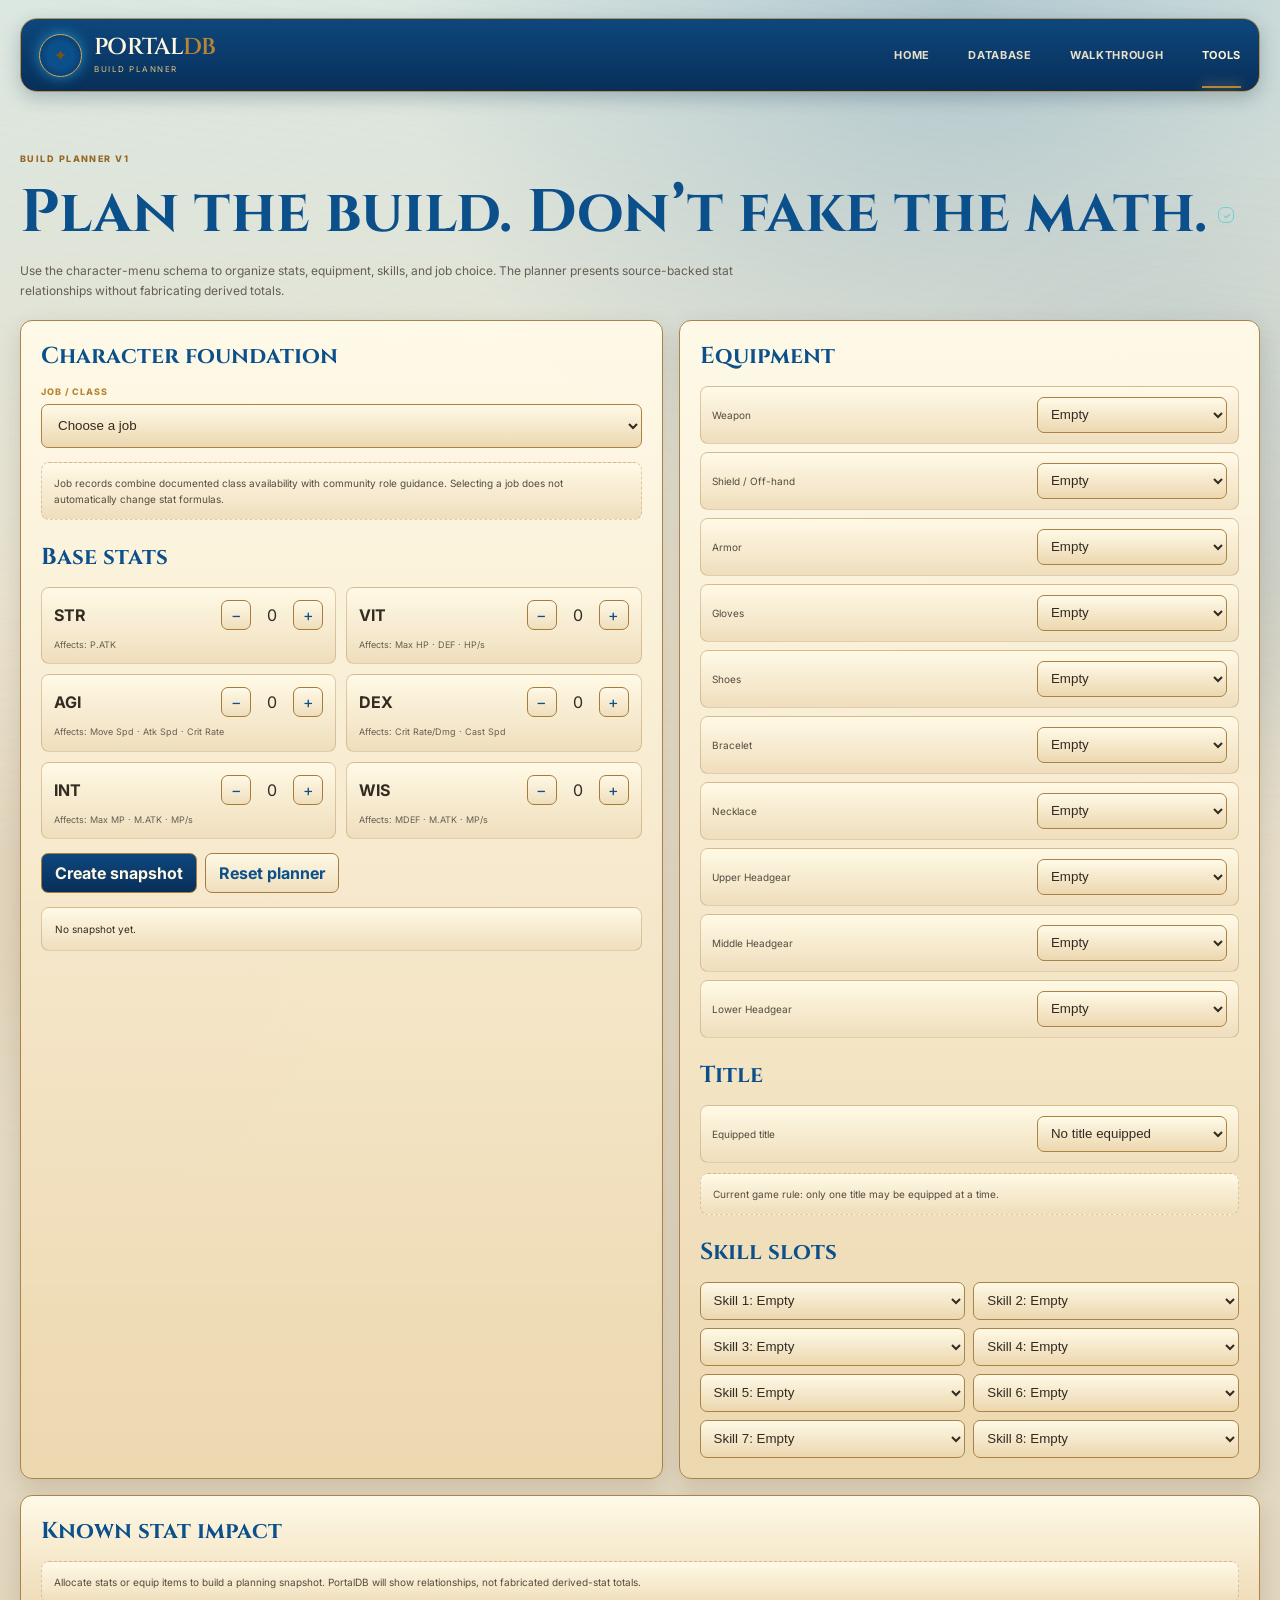
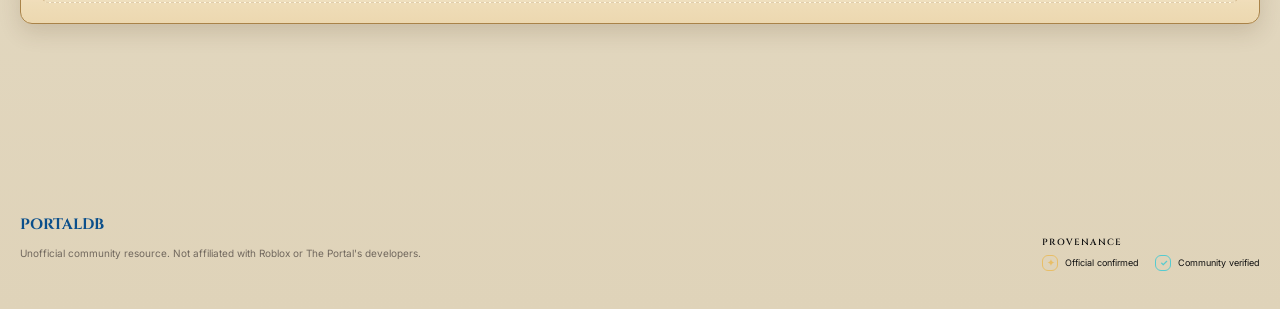
==== build-planner.html @ 9b839091 "Enforce canonical PortalDB palette site-wide" ====
<!doctype html>
<html lang="en">
<head>
  <meta charset="utf-8" />
  <meta name="viewport" content="width=device-width,initial-scale=1" />
  <meta name="description" content="PortalDB Build Planner for The Portal on Roblox." />
  <title>PortalDB — Build Planner</title>
  <link rel="preconnect" href="https://fonts.googleapis.com"><link rel="preconnect" href="https://fonts.gstatic.com" crossorigin>
  <link href="https://fonts.googleapis.com/css2?family=Cinzel:wght@500;600;700&family=Inter:wght@400;500;600;700&display=swap" rel="stylesheet">
  <link rel="stylesheet" href="styles.css?v=20260910-canonical-palette-1" /><link rel="stylesheet" href="site-nav.css?v=20260827-global-nav-1" /><link rel="stylesheet" href="build-planner.css?v=20260910-canonical-palette-1" /><link rel="stylesheet" href="verification.css?v=20260910-canonical-palette-1" /><link rel="stylesheet" href="fantasy-theme.css?v=20260910-canonical-palette-1" />
  <link rel="stylesheet" href="layout-spacing.css?v=20260825-1" />
</head>
<body>
  <div class="page-glow page-glow-a"></div><div class="page-glow page-glow-b"></div>
  <header class="topbar shell tool-topbar"><a class="brand tool-page-brand" href="index.html"><span class="brand-emblem">✦</span><span class="brand-copy"><strong>PORTAL<span>DB</span></strong><small>BUILD PLANNER</small></span></a><nav class="main-nav" aria-label="Primary"><a href="index.html">Home</a><a href="database.html">Database</a><a href="walkthrough.html">Walkthrough</a><a class="active" href="tools.html">Tools</a></nav></header>
  <main class="planner-page shell"><div class="planner-top"><div class="planner-title"><span class="panel-kicker">BUILD PLANNER V1</span><div class="verification-heading"><h1>Plan the build. Don’t fake the math.</h1><span id="plannerVerification"></span></div><p>Use the character-menu schema to organize stats, equipment, skills, and job choice. The planner presents source-backed stat relationships without fabricating derived totals.</p></div></div><div class="planner-grid"><section class="planner-panel"><h2>Character foundation</h2><div class="planner-field"><label for="plannerJob">Job / Class</label><select id="plannerJob"><option>Loading…</option></select></div><div class="planner-note">Job records combine documented class availability with community role guidance. Selecting a job does not automatically change stat formulas.</div><h2 style="margin-top:22px">Base stats</h2><div class="stat-grid" id="statGrid"></div><div class="planner-actions"><button class="primary" id="makeSnapshot">Create snapshot</button><button id="resetPlanner">Reset planner</button></div><div class="snapshot" id="plannerSnapshot">No snapshot yet.</div></section><section class="planner-panel"><h2>Equipment</h2><div class="slot-list" id="equipmentSlots"></div><h2 style="margin-top:22px">Title</h2><div class="slot"><span>Equipped title</span><select id="titleSlot"><option>Loading…</option></select></div><div class="planner-note" style="margin-top:10px">Current game rule: only one title may be equipped at a time.</div><h2 style="margin-top:22px">Skill slots</h2><div class="skill-grid" id="skillSlots"></div></section><section class="planner-panel" style="grid-column:1/-1"><h2>Known stat impact</h2><div class="impact-list" id="impactList"></div></section></div></main>
  <footer class="footer shell"><div><strong>PORTALDB</strong><p>Unofficial community resource. Not affiliated with Roblox or The Portal's developers.</p></div><aside class="footer-provenance" aria-label="Provenance legend"><span class="footer-provenance-title">PROVENANCE</span><div class="footer-provenance-items"><span class="footer-provenance-item"><span class="verification-seal verification-official" aria-hidden="true">✦</span><span>Official confirmed</span></span><span class="footer-provenance-item"><span class="verification-seal verification-community" aria-hidden="true">✓</span><span>Community verified</span></span></div></aside></footer>
  <script src="verification.js?v=20260828-two-state-provenance-1"></script><script src="build-planner.js?v=20260828-two-state-provenance-1"></script>
</body>
</html>
---- styles.css ----
:root{
  --portal-blue-surface:linear-gradient(180deg,#0e477d,#082f59);--portal-blue-accent:#0b4f8b;
  --portal-text-on-blue:#fff8e5;
  --text-on-blue:var(--portal-text-on-blue);
  --text-muted-on-blue:#f0ce7b;
  --text-on-light:#332b22;
  --portal-text-muted:#655b4e;
  --text-muted-on-light:var(--portal-text-muted);
  --text-on-dark:#fff8e5;
  --portal-gold:#c99b45;
  --portal-gold-light:#f0ce7b;
  --portal-parchment:#fff8e5;
  --portal-parchment-deep:#ead3a4;
  --portal-parchment-surface:linear-gradient(180deg,rgba(255,250,232,.97),rgba(236,215,175,.98));
  --portal-parchment-surface-secondary:linear-gradient(180deg,rgba(255,249,230,.98),rgba(239,222,188,.99));
  --portal-ink:#332b22;
  --portal-wood:#563616;
  --bg:#0b0a16;
  --bg2:#151027;
  --panel:rgba(19,16,35,.88);
  --panel2:rgba(26,20,45,.76);
  --line:rgba(232,190,103,.22);
  --line2:rgba(11,79,139,.26);
  --gold:#e8be67;
  --gold2:#ffe0a0;
  
  
  --cream:#fff3dc;
  --text:#f6f0e8;
  --muted:#b9adc2;
  --green:#8dd9a7;
  --red:#e68c9d;
  --radius:18px;
  --shadow:0 24px 70px rgba(0,0,0,.42);
}
*{box-sizing:border-box}html{scroll-behavior:smooth}body{margin:0;color:var(--text);background:radial-gradient(circle at 50% -10%,rgba(11,79,139,.22),transparent 30%),linear-gradient(180deg,#0a0a14 0%,#0d0a19 55%,#090811 100%);font-family:Inter,system-ui,sans-serif}button,input{font:inherit}button{cursor:pointer}a{color:inherit;text-decoration:none}.shell{width:min(1240px,calc(100% - 36px));margin-inline:auto}.page-glow{position:fixed;pointer-events:none;filter:blur(90px);opacity:.25;border-radius:999px;z-index:-1}.page-glow-a{width:420px;height:420px;background:var(--portal-blue-accent);right:-150px;top:320px}.page-glow-b{width:300px;height:300px;background:#b17337;left:-100px;top:760px}.topbar{margin-top:14px;height:74px;padding:0 18px;display:flex;align-items:center;gap:28px;position:relative;z-index:20;border:1px solid var(--line);border-radius:17px;background:rgba(12,10,24,.76);backdrop-filter:blur(18px);box-shadow:0 14px 40px rgba(0,0,0,.25)}.brand{display:flex;align-items:center;gap:12px;margin-right:auto}.brand-emblem{width:43px;height:43px;display:grid;place-items:center;border:1px solid var(--gold);border-radius:50%;color:var(--gold2);box-shadow:inset 0 0 18px rgba(11,79,139,.35),0 0 24px rgba(11,79,139,.18);background:radial-gradient(circle,rgba(11,79,139,.28),rgba(255,255,255,.02))}.brand-copy strong{display:block;font:600 23px/1 Cinzel,serif;letter-spacing:-.03em}.brand-copy strong span{color:var(--gold)}.brand-copy small{display:block;margin-top:5px;color:#bcae9f;letter-spacing:.19em;font-size:8px}.main-nav{display:flex;align-items:center;gap:24px}.main-nav a{position:relative;text-transform:uppercase;font-size:11px;font-weight:700;letter-spacing:.06em;color:#c8bfca}.main-nav a:hover,.main-nav a.active{color:var(--gold2)}.main-nav a.active:after{content:"";position:absolute;left:0;right:0;bottom:-26px;height:2px;background:var(--gold);box-shadow:0 0 12px rgba(232,190,103,.8)}.round-btn{width:40px;height:40px;border-radius:50%;border:1px solid var(--line);background:rgba(255,255,255,.03);color:var(--gold2)}.hero{min-height:660px;margin-top:18px;border:1px solid var(--line);border-radius:28px;overflow:hidden;position:relative;display:flex;align-items:center;box-shadow:var(--shadow);background:#161029}.hero-art{position:absolute;inset:0;overflow:hidden}.hero-art:before{content:"";position:absolute;inset:0;background:var(--portal-blue-surface)}.moon{position:absolute;width:120px;height:120px;border-radius:50%;background:#ffeac2;opacity:.7;top:76px;right:170px;box-shadow:0 0 70px rgba(255,226,174,.4)}.portal-ring{position:absolute;border-radius:50%;left:54%;top:26%;transform:translate(-50%,-50%);border:2px solid rgba(230,202,255,.65);box-shadow:0 0 30px rgba(11,79,139,.55),inset 0 0 25px rgba(11,79,139,.25)}.ring-1{width:210px;height:210px}.ring-2{width:154px;height:154px;border-style:dashed}.portal-core{position:absolute;left:54%;top:26%;width:18px;height:210px;transform:translate(-50%,-50%);background:var(--portal-blue-accent);filter:none;box-shadow:none}.mountain{position:absolute;bottom:-80px;width:520px;height:360px;background:var(--portal-blue-surface);clip-path:polygon(0 100%,16% 60%,25% 72%,44% 30%,58% 66%,75% 48%,100% 100%)}.mountain-a{left:0;opacity:.95}.mountain-b{right:-80px;transform:scaleX(-1);opacity:.85}.city{position:absolute;bottom:62px;width:300px;height:220px;background:linear-gradient(90deg,transparent 0 8%,var(--portal-blue-accent) 8% 13%,transparent 13% 22%,var(--portal-blue-accent) 22% 26%,transparent 26% 38%,var(--portal-blue-accent) 38% 45%,transparent 45% 100%);opacity:1}.city:before{content:"";position:absolute;left:70px;bottom:0;width:70px;height:180px;background:var(--portal-blue-surface);clip-path:polygon(40% 0,60% 0,60% 18%,72% 18%,72% 100%,28% 100%,28% 18%,40% 18%)}.city-a{left:420px}.city-b{right:250px;transform:scale(.8)}.hero-character-placeholder{position:absolute;right:56px;bottom:34px;width:300px;height:470px;display:flex;align-items:flex-end;justify-content:center}.character-aura{position:absolute;inset:40px -10px 20px;border-radius:50%;background:radial-gradient(circle,rgba(11,79,139,.28),transparent 70%);filter:blur(18px)}.character-card{position:relative;width:220px;height:340px;padding:24px;display:flex;flex-direction:column;justify-content:flex-end;align-items:center;text-align:center;border:1px solid rgba(255,224,160,.35);border-radius:120px 120px 24px 24px;background:linear-gradient(180deg,rgba(30,26,52,.18),rgba(17,13,30,.72));box-shadow:inset 0 0 40px rgba(11,79,139,.16)}.character-card span{font:600 20px Cinzel,serif;color:var(--gold2)}.character-card small{margin-top:8px;color:#cbbfd4}.hero-overlay{position:absolute;inset:0;background:linear-gradient(90deg,rgba(8,8,18,.93) 0%,rgba(10,9,21,.76) 36%,rgba(10,9,21,.28) 68%,rgba(7,7,15,.2) 100%),linear-gradient(180deg,transparent 55%,rgba(10,8,20,.92) 100%)}.hero-content{position:relative;z-index:3;width:min(760px,68%);padding:70px 60px}.eyebrow{color:var(--gold);font-size:10px;font-weight:800;letter-spacing:.19em}h1,h2,h3,strong{font-family:Cinzel,serif}.hero h1{font-size:clamp(52px,6.7vw,90px);line-height:.95;letter-spacing:-.055em;margin:18px 0 22px}.hero h1 em{font-style:normal;color:var(--gold2);text-shadow:0 0 25px rgba(255,213,145,.16)}.hero-content>p{max-width:680px;color:#ded4df;font-size:16px;line-height:1.75}.hero-content>p strong{color:var(--gold2);font-family:Inter,sans-serif}.search-shell{width:min(720px,100%);height:66px;margin-top:30px;padding:6px 7px 6px 18px;display:flex;align-items:center;gap:12px;border-radius:999px;background:#fff7ec;border:1px solid rgba(255,255,255,.8);box-shadow:0 18px 35px rgba(0,0,0,.28)}.search-mark{font-size:25px;color:#382d49}.search-shell input{flex:1;min-width:0;border:0;outline:0;background:transparent;color:#2d2538;font-size:14px}.search-shell button{height:52px;padding:0 28px;border-radius:999px;border:1px solid rgba(255,224,160,.55);background:var(--portal-blue-surface);color:#fff2db;text-transform:uppercase;font:600 12px Cinzel,serif;letter-spacing:.08em;box-shadow:inset 0 0 14px rgba(255,255,255,.1),0 0 20px rgba(11,79,139,.28)}.popular-searches{display:flex;align-items:center;gap:8px;flex-wrap:wrap;margin-top:14px;color:#b8adbb;font-size:11px}.popular-searches button{border:1px solid rgba(232,190,103,.25);background:rgba(18,14,31,.46);color:#ddd0d7;border-radius:999px;padding:6px 10px}.search-results{width:min(720px,100%);margin-top:10px;background:rgba(13,10,25,.96);border:1px solid var(--line);border-radius:14px;overflow:hidden;box-shadow:var(--shadow)}.hidden{display:none}.result-row{width:100%;display:flex;align-items:center;gap:12px;padding:13px 15px;border:0;border-bottom:1px solid rgba(255,255,255,.06);background:transparent;color:var(--text);text-align:left}.result-row:hover{background:rgba(11,79,139,.09)}.result-row:last-child{border-bottom:0}.result-type{min-width:66px;color:var(--gold);font-size:9px;font-weight:800;letter-spacing:.12em}.result-row strong{display:block;font-size:13px;font-family:Inter,sans-serif}.result-row small{display:block;color:var(--muted);margin-top:3px;font-size:11px}.category-strip{display:grid;grid-template-columns:repeat(6,1fr);gap:12px;margin-top:14px}.category-card{min-height:145px;padding:18px 14px;border-radius:14px;border:1px solid var(--line);color:var(--text);background:linear-gradient(180deg,rgba(35,27,55,.88),rgba(15,12,28,.92));position:relative;overflow:hidden}.category-card:before{content:"";position:absolute;inset:0;background:radial-gradient(circle at 50% 20%,rgba(232,190,103,.08),transparent 46%);opacity:0;transition:.2s}.category-card:hover:before{opacity:1}.category-card:hover{transform:translateY(-2px);border-color:rgba(232,190,103,.46)}.category-icon{display:block;color:var(--gold2);font-size:26px;margin-bottom:16px}.category-card strong{display:block;font-size:15px}.category-card small{display:block;color:#b5a8b8;font-size:10px;line-height:1.5;margin-top:6px}.content-grid{display:grid;grid-template-columns:1.2fr 1.2fr .85fr;gap:14px;margin-top:14px}.panel{border:1px solid var(--line);border-radius:16px;background:linear-gradient(180deg,rgba(24,19,40,.9),rgba(13,11,24,.94));box-shadow:inset 0 1px 0 rgba(255,255,255,.025)}.latest-panel,.featured-panel{padding:24px}.panel-heading{display:flex;justify-content:space-between;align-items:start;gap:16px;padding-bottom:16px;border-bottom:1px solid rgba(255,255,255,.07)}.panel-heading h2{font-size:22px;margin:5px 0 0}.panel-kicker{color:var(--gold);font-size:9px;font-weight:800;letter-spacing:.16em}.status-chip{padding:6px 8px;border-radius:999px;background:rgba(11,79,139,.13);border:1px solid rgba(11,79,139,.22);color:var(--portal-blue-accent);font-size:9px}.small-muted{font-size:10px;color:#95899c}.timeline-item{display:flex;gap:13px;padding:17px 0;border-bottom:1px solid rgba(255,255,255,.06)}.timeline-item:last-child{border-bottom:0}.timeline-icon{width:35px;height:35px;flex:0 0 auto;display:grid;place-items:center;border:1px solid var(--line);border-radius:10px;color:var(--gold)}.timeline-item strong{font-family:Inter,sans-serif;font-size:13px}.timeline-item p{margin:5px 0 0;color:var(--muted);font-size:11px;line-height:1.6}.entry-preview{display:grid;gap:10px;margin-top:15px}.preview-row{display:grid;grid-template-columns:42px 1fr auto;align-items:center;gap:12px;padding:11px 12px;border:1px solid rgba(255,255,255,.06);border-radius:11px;background:rgba(255,255,255,.02)}.preview-icon{width:42px;height:42px;display:grid;place-items:center;border-radius:9px;background:rgba(232,190,103,.08);color:var(--gold2)}.preview-row strong{font-family:Inter,sans-serif;font-size:12px}.preview-row small{display:block;color:var(--muted);font-size:10px;margin-top:3px}.preview-tag{font-size:9px;padding:5px 7px;border-radius:999px;border:1px solid rgba(255,255,255,.07);color:#a99faf}.right-stack{display:grid;gap:14px}.compact-panel{padding:21px}.compact-panel h3{font-size:20px;margin:8px 0 6px}.compact-panel p{font-size:11px;color:var(--muted);line-height:1.6}.compact-panel>small{display:block;color:#8e8395;margin-top:10px;font-size:9px}.meter{height:6px;border-radius:999px;background:rgba(255,255,255,.06);overflow:hidden;margin-top:15px}.meter span{display:block;height:100%;background:linear-gradient(90deg,var(--portal-blue-accent),var(--gold))}.confidence-list{display:grid;gap:10px;margin-top:18px;color:#c2b8c6;font-size:11px}.dot{display:inline-block;width:8px;height:8px;border-radius:50%;margin-right:8px}.dot.confirmed{background:var(--green)}.dot.community{background:var(--gold)}.dot.unknown{background:var(--red)}.section{padding-top:90px}.section-heading{text-align:center;max-width:720px;margin:0 auto 28px}.section-heading h2{font-size:clamp(32px,4vw,48px);margin:8px 0 10px}.section-heading p{color:var(--muted);font-size:13px;line-height:1.7}.tool-grid{display:grid;grid-template-columns:repeat(3,1fr);gap:14px}.tool-card{min-height:250px;padding:24px;border:1px solid var(--line);border-radius:16px;background:linear-gradient(180deg,rgba(28,21,46,.84),rgba(15,12,27,.92))}.tool-card>span{color:var(--gold);font:600 12px Cinzel,serif}.tool-card h3{font-size:24px;margin:28px 0 10px}.tool-card p{color:var(--muted);font-size:12px;line-height:1.7}.tool-card b{display:inline-block;margin-top:18px;font-size:9px;letter-spacing:.12em;color:var(--portal-blue-accent)}.guide-row{display:grid;grid-template-columns:repeat(4,1fr);gap:12px}.guide-row article{padding:20px;border:1px solid var(--line);border-radius:14px;background:rgba(25,19,40,.72)}.guide-row span{display:block;color:var(--gold);font-size:8px;font-weight:800;letter-spacing:.15em;margin-bottom:18px}.guide-row strong{font-size:16px;line-height:1.4}.footer{padding:90px 0 38px;margin-top:20px;display:flex;align-items:end;justify-content:space-between;gap:30px;color:#867c8b;font-size:10px}.footer strong{color:var(--gold2);font-size:15px}.footer p{max-width:570px;line-height:1.6}dialog{width:min(620px,calc(100% - 30px));border:1px solid var(--line);border-radius:18px;padding:0;color:var(--text);background:#120e20;box-shadow:var(--shadow)}dialog::backdrop{background:rgba(3,2,8,.76);backdrop-filter:blur(6px)}.dialog-close{position:absolute;right:14px;top:14px;width:34px;height:34px;border:1px solid var(--line);border-radius:50%;background:rgba(255,255,255,.03);color:var(--gold2)}.dialog-body{padding:30px}.dialog-body .type{color:var(--gold);font-size:9px;font-weight:800;letter-spacing:.15em}.dialog-body h2{font-size:30px;margin:8px 0}.dialog-body p{color:var(--muted);line-height:1.7}.meta-grid{display:grid;grid-template-columns:repeat(3,1fr);gap:10px;margin-top:20px}.meta-box{padding:12px;border:1px solid rgba(255,255,255,.07);border-radius:10px}.meta-box small{display:block;color:#817687;font-size:8px;letter-spacing:.12em;margin-bottom:5px}.meta-box strong{font-family:Inter,sans-serif;font-size:11px}@media(max-width:1000px){.main-nav{display:none}.hero-content{width:76%;padding:55px 38px}.hero-character-placeholder{right:-20px;opacity:.7}.category-strip{grid-template-columns:repeat(3,1fr)}.content-grid{grid-template-columns:1fr 1fr}.right-stack{grid-column:1/-1;grid-template-columns:1fr 1fr}.guide-row{grid-template-columns:repeat(2,1fr)}}@media(max-width:700px){.shell{width:min(100% - 20px,1240px)}.topbar{height:58px;padding:0 12px}.brand-emblem{width:36px;height:36px}.brand-copy small{display:none}.round-btn{width:34px;height:34px}.brand-copy strong{font-size:19px}.hero{min-height:690px}.hero-content{width:100%;padding:44px 22px;align-self:flex-end}.hero-overlay{background:linear-gradient(180deg,rgba(8,8,18,.26) 0%,rgba(8,8,18,.72) 42%,rgba(8,8,18,.96) 100%)}.hero-character-placeholder{top:44px;right:5px;bottom:auto;height:300px;width:210px;opacity:.55}.character-card{width:150px;height:230px}.hero h1{font-size:50px}.search-shell{height:58px;padding-left:14px}.search-shell button{height:46px;padding:0 18px}.category-strip{grid-template-columns:repeat(2,1fr)}.content-grid{grid-template-columns:1fr}.right-stack{grid-column:auto;grid-template-columns:1fr}.tool-grid,.guide-row{grid-template-columns:1fr}.footer{flex-direction:column;align-items:flex-start}.meta-grid{grid-template-columns:1fr}}
---- site-nav.css ----
.main-nav {
  gap: clamp(24px, 3vw, 42px);
}

.main-nav a {
  white-space: nowrap;
}

.tool-topbar {
  margin-top: 18px;
  margin-bottom: 26px;
}

.tool-page-brand {
  min-width: max-content;
}

@media (max-width: 1000px) {
  .topbar .main-nav {
    display: flex;
  }
}

@media (max-width: 760px) {
  .topbar,
  .tool-topbar {
    height: auto;
    min-height: 74px;
    align-items: center;
    gap: 12px 18px;
    flex-wrap: wrap;
    padding-block: 10px;
  }

  .topbar .main-nav,
  .tool-topbar .main-nav {
    order: 3;
    width: 100%;
    justify-content: center;
    gap: clamp(18px, 7vw, 34px);
    overflow-x: auto;
    padding: 4px 0 6px;
  }

  .topbar .main-nav a,
  .tool-topbar .main-nav a {
    flex: 0 0 auto;
  }
}
---- build-planner.css ----
.planner-page{min-height:100vh;padding:28px 0 80px}.planner-top{display:flex;justify-content:space-between;gap:20px;align-items:center;margin-bottom:18px}.planner-title h1{margin:6px 0 8px;font-size:clamp(34px,5vw,60px)}.planner-title p{margin:0;color:var(--muted);max-width:780px;line-height:1.7;font-size:12px}.planner-back{border:1px solid var(--line);border-radius:999px;padding:9px 14px;color:var(--gold2);background:rgba(255,255,255,.025)}.planner-grid{display:grid;grid-template-columns:1.05fr .95fr;gap:16px}.planner-panel{border:1px solid var(--line);border-radius:18px;background:var(--portal-parchment-surface);padding:20px}.planner-panel h2{margin:0 0 14px;font-size:23px}.planner-field{display:grid;gap:7px;margin-bottom:14px}.planner-field label{font-size:9px;font-weight:800;letter-spacing:.1em;color:var(--gold);text-transform:uppercase}.planner-field select,.planner-field input{height:44px;border:1px solid rgba(232,190,103,.2);border-radius:10px;background:var(--portal-parchment-surface);color:var(--text);padding:0 12px}.stat-grid{display:grid;grid-template-columns:repeat(2,1fr);gap:10px}.stat-row{border:1px solid rgba(255,255,255,.07);border-radius:12px;padding:12px;background:var(--portal-parchment-surface-secondary)}.stat-row-top{display:flex;justify-content:space-between;align-items:center;gap:12px}.stat-row strong{font-family:Inter,sans-serif}.stat-controls{display:flex;align-items:center;gap:7px}.stat-controls button{width:30px;height:30px;border:1px solid var(--line);border-radius:8px;background:var(--portal-parchment-surface-secondary);color:var(--gold2)}.stat-value{min-width:28px;text-align:center}.stat-effects{margin-top:8px;color:var(--muted);font-size:9px;line-height:1.5}.planner-note{padding:12px;border:1px dashed rgba(232,190,103,.25);border-radius:10px;background:var(--portal-parchment-surface-secondary);color:#cfc3d2;font-size:10px;line-height:1.6}.slot-list{display:grid;gap:8px}.slot{display:flex;justify-content:space-between;gap:12px;align-items:center;padding:10px 11px;border:1px solid rgba(255,255,255,.06);border-radius:10px;background:var(--portal-parchment-surface-secondary)}.slot span{font-size:10px;color:#cfc5d2}.slot select{min-width:190px;height:36px;border:1px solid rgba(232,190,103,.16);border-radius:8px;background:var(--portal-parchment-surface);color:var(--text);padding:0 9px}.impact-list{display:grid;gap:8px}.impact{padding:10px;border:1px solid rgba(141,217,167,.14);border-radius:10px;background:rgba(141,217,167,.035)}.impact b{display:block;font:600 10px Inter,sans-serif;color:#a9e5bc;margin-bottom:4px}.impact span{color:var(--muted);font-size:9px}.planner-actions{display:flex;gap:8px;flex-wrap:wrap;margin-top:14px}.planner-actions button{height:40px;padding:0 13px;border-radius:9px;border:1px solid var(--line);background:var(--portal-parchment-surface-secondary);color:var(--gold2);font-weight:700}.planner-actions button.primary{background:var(--portal-blue-surface);color:var(--portal-text-on-blue)}.snapshot{margin-top:14px;padding:13px;border:1px solid rgba(255,255,255,.06);border-radius:10px;color:var(--muted);font-size:10px;line-height:1.6;white-space:pre-wrap}.verification{margin-top:12px;color:#8f8396;font-size:9px}.empty-slot{color:#8f8396}.skill-grid{display:grid;grid-template-columns:repeat(2,1fr);gap:8px}.skill-grid select{width:100%;height:38px;border:1px solid rgba(255,255,255,.06);border-radius:8px;background:var(--portal-parchment-surface);color:var(--text);padding:0 9px}@media(max-width:900px){.planner-grid{grid-template-columns:1fr}.planner-top{align-items:flex-start;flex-direction:column}}@media(max-width:560px){.stat-grid,.skill-grid{grid-template-columns:1fr}.slot{align-items:flex-start;flex-direction:column}.slot select{width:100%;min-width:0}}
---- verification.css ----
:root{--verify-official:#e8be67;--verify-community:#55cbd0}.verification-marker{position:relative;display:inline-grid;place-items:center;width:30px;height:30px;margin:-7px -6px -7px 2px;padding:7px;border:0;background:transparent;color:inherit;vertical-align:middle;opacity:.76}.verification-seal{display:inline-grid;place-items:center;width:16px;height:16px;border:1px solid currentColor;border-radius:6px;font:700 9px/1 Inter,sans-serif;letter-spacing:-.16em;transition:.16s ease}.verification-marker:hover,.verification-marker:focus-visible,.verification-marker[aria-expanded=true]{opacity:1;outline:0}.verification-marker:hover .verification-seal,.verification-marker:focus-visible .verification-seal,.verification-marker[aria-expanded=true] .verification-seal{box-shadow:inset 0 0 7px currentColor}.verification-official{color:var(--verify-official)}.verification-community{color:var(--verify-community)}.verification-popover{position:fixed;inset:auto;margin:0;z-index:1000;pointer-events:auto;padding:13px 14px;border:1px solid rgba(232,190,103,.28);border-radius:12px;background:rgba(15,11,27,.97);box-shadow:0 16px 40px rgba(0,0,0,.42);backdrop-filter:blur(14px);color:#d9cfdd;font-size:10px;line-height:1.45}.verification-popover[hidden]{display:none}.verification-popover-title{display:flex;align-items:center;gap:7px;margin-bottom:9px;font:600 11px Inter,sans-serif}.verification-popover-row{display:grid;grid-template-columns:57px 1fr;gap:9px;padding:6px 0;border-top:1px solid rgba(255,255,255,.06)}.verification-popover-row small{color:#bfb3c3;font-size:8px;text-transform:uppercase;letter-spacing:.08em}.verification-popover-row span{overflow-wrap:anywhere}.footer-provenance{max-width:430px;margin-left:auto;display:grid;gap:7px;color:#111;font-size:9px}.footer-provenance-title{color:#111;font:600 9px/1.2 Cinzel,serif;letter-spacing:.12em}.footer-provenance-items{display:grid;grid-template-columns:repeat(2,minmax(0,max-content));gap:7px 16px}.footer-provenance-item{display:flex;align-items:center;gap:7px;white-space:nowrap}.footer-provenance-item .verification-seal{flex:0 0 auto}.verification-heading{display:flex;align-items:center;gap:2px;min-width:0}.verification-heading>strong,.verification-heading>h2,.verification-heading>h3,.verification-heading>h4{min-width:0}.finder-card-footer .verification-marker{margin-right:auto}.npc-title-row .verification-marker{margin-left:3px}@media(max-width:700px){.verification-marker{width:32px;height:32px;margin:-7px -7px -7px 2px}.verification-seal{width:18px;height:18px;font-size:10px}.verification-popover{max-height:min(52vh,340px);overflow:auto}.footer-provenance{width:min(100%,360px);margin-left:0}.footer-provenance-items{grid-template-columns:repeat(2,minmax(0,1fr));gap:8px 12px}}
---- fantasy-theme.css ----
:root{--portal-gold:#c99b45;--portal-gold-light:#f0ce7b;--portal-parchment:#fff8e5;--portal-parchment-deep:#ead3a4;--portal-ink:#332b22;--portal-wood:#563616;--bg:#e5ddc8;--bg2:#d8ccb0;--panel:#fff8e7;--panel2:#f3e4c3;--line:rgba(143,102,43,.42);--gold:#b78635;--gold2:#79531d;--cream:#fff9e8;--text:#2f2a25;--muted:#6c6256;--green:#3c8150;--red:#a34f4f;--shadow:0 16px 42px rgba(74,52,26,.2)}
body:not(.fantasy-home){background:radial-gradient(circle at 75% 0,rgba(11,79,139,.2),transparent 26%),linear-gradient(180deg,#dbe7e1 0,#e9e1cd 34%,#dfd3b9 100%);color:var(--text)}body:not(.fantasy-home):before{content:"";position:fixed;inset:0;z-index:-2;opacity:.22;background:repeating-linear-gradient(7deg,transparent 0 8px,rgba(91,64,31,.035) 9px 10px)}body:not(.fantasy-home) .page-glow{opacity:.12}.topbar:not(.fantasy-topbar){border:1px solid #bb914a;background:var(--portal-blue-surface);box-shadow:0 6px 18px rgba(10,44,76,.24)}.topbar:not(.fantasy-topbar) .brand-copy strong{color:#fff8df}.topbar:not(.fantasy-topbar) .brand-copy small{color:#e1c27e}.topbar:not(.fantasy-topbar) .main-nav a{color:#e9dfc9}.topbar:not(.fantasy-topbar) .main-nav a:hover,.topbar:not(.fantasy-topbar) .main-nav a.active{color:#fff5d7}.topbar:not(.fantasy-topbar) .brand-emblem{background:radial-gradient(circle,var(--portal-blue-accent),var(--portal-blue-accent) 45%,#082f59);border-color:#d7ac5b;box-shadow:0 0 14px rgba(45,185,239,.65)}.page-hero h1{color:var(--portal-blue-accent)}.page-hero p{color:#5d5c58}.page-card,.tool-launch,.summary-panel,.panel,.tool-card,.guide-row article{border-color:#a98349;background:var(--portal-parchment-surface);box-shadow:0 5px 14px rgba(72,49,23,.14);color:#322c26}.page-card:hover,.tool-launch:hover{border-color:var(--portal-blue-accent);transform:translateY(-2px)}.page-card p,.tool-launch p,.summary-panel p,.section-heading p,.timeline-item p,.compact-panel p,.tool-card p{color:#665e53}.page-card span,.panel-kicker{color:#956824}.home-action{border-color:#b18a4d;background:var(--portal-parchment-surface-secondary);color:#342c24}.home-action small{color:#6c6254}.search-shell{border:2px solid #ae8240;background:var(--portal-parchment-surface)}.search-shell button{background:var(--portal-blue-surface)}.search-results{background:var(--portal-parchment-surface);border-color:#aa7f3f}.result-row{color:#342d25;border-color:#d7c49d}.result-row:hover{background:rgba(11,79,139,.12)}.result-row small{color:#6e6559}dialog{color:#302a25;background:#fff8e7;border-color:#a87d3f}dialog::backdrop{background:rgba(34,24,16,.66)}.dialog-body p{color:#675f55}.meta-box{border-color:#ccb587;background:var(--portal-parchment-surface-secondary)}.meta-box small{color:#7a6851}.dialog-close{border-color:#a17a43;background:var(--portal-blue-accent);color:#fff3ce}.footer{color:#71685e}.footer strong{color:var(--portal-blue-accent)}
@media(max-width:760px){body:not(.fantasy-home) .topbar .main-nav{display:flex;overflow-x:auto;width:100%;order:3;padding:5px 0}.topbar:not(.fantasy-topbar){height:auto;min-height:62px;flex-wrap:wrap;padding:9px 12px}.topbar:not(.fantasy-topbar) .main-nav a.active:after{bottom:-5px}}


/* Shared field-guide surfaces for internal tools and data pages. */
body:not(.fantasy-home) .craft-card,
body:not(.fantasy-home) .planner-panel,
body:not(.fantasy-home) .quest-shell,
body:not(.fantasy-home) .finder-shell{border-color:#a98349;border-radius:12px;background:var(--portal-parchment-surface);color:var(--portal-ink);box-shadow:0 8px 22px rgba(72,49,23,.16)}
body:not(.fantasy-home) .craft-head,
body:not(.fantasy-home) .craft-controls,
body:not(.fantasy-home) .quest-head,
body:not(.fantasy-home) .quest-tabs,
body:not(.fantasy-home) .finder-head,
body:not(.fantasy-home) .finder-controls{border-color:rgba(151,105,40,.28);background:var(--portal-parchment-surface-secondary)}
body:not(.fantasy-home) .craft-head h1,
body:not(.fantasy-home) .planner-title h1,
body:not(.fantasy-home) .planner-panel h2,
body:not(.fantasy-home) .quest-head h2,
body:not(.fantasy-home) .quest-chapter-head h3,
body:not(.fantasy-home) .quest-part-title h4,
body:not(.fantasy-home) .finder-head h2,
body:not(.fantasy-home) .finder-card h3{color:var(--portal-blue-accent)}
body:not(.fantasy-home) .craft-head p,
body:not(.fantasy-home) .craft-empty p,
body:not(.fantasy-home) .planner-title p,
body:not(.fantasy-home) .stat-effects,
body:not(.fantasy-home) .impact span,
body:not(.fantasy-home) .snapshot,
body:not(.fantasy-home) .quest-head p,
body:not(.fantasy-home) .quest-meta-line,
body:not(.fantasy-home) .quest-part-title small,
body:not(.fantasy-home) .finder-head p,
body:not(.fantasy-home) .finder-card>p{color:#665e53}
body:not(.fantasy-home) .craft-controls select,
body:not(.fantasy-home) .craft-controls input,
body:not(.fantasy-home) .planner-field select,
body:not(.fantasy-home) .planner-field input,
body:not(.fantasy-home) .slot select,
body:not(.fantasy-home) .skill-grid select,
body:not(.fantasy-home) .finder-controls input,
body:not(.fantasy-home) .finder-controls select{border-color:#aa8245;border-radius:7px;background:var(--portal-parchment-surface);color:var(--portal-ink)}
body:not(.fantasy-home) .craft-controls button,
body:not(.fantasy-home) .stat-controls button,
body:not(.fantasy-home) .planner-actions button,
body:not(.fantasy-home) .finder-controls button{border-color:#a77c3b;border-radius:7px;background:var(--portal-parchment-surface-secondary);color:var(--portal-blue-accent)}
body:not(.fantasy-home) .planner-actions button.primary{background:var(--portal-blue-surface);color:#fff8e5}
body:not(.fantasy-home) .craft-empty,
body:not(.fantasy-home) .craft-panel,
body:not(.fantasy-home) .stat-row,
body:not(.fantasy-home) .planner-note,
body:not(.fantasy-home) .slot,
body:not(.fantasy-home) .impact,
body:not(.fantasy-home) .snapshot,
body:not(.fantasy-home) .quest-chapter-head,
body:not(.fantasy-home) .quest-part,
body:not(.fantasy-home) .future-chapters,
body:not(.fantasy-home) .relationship-panel,
body:not(.fantasy-home) .relationship-facts>div,
body:not(.fantasy-home) .finder-card{border-color:rgba(151,105,40,.3);border-radius:8px;background:var(--portal-parchment-surface-secondary);color:var(--portal-ink)}
body:not(.fantasy-home) .craft-line,
body:not(.fantasy-home) .planner-note,
body:not(.fantasy-home) .slot span,
body:not(.fantasy-home) .quest-objective,
body:not(.fantasy-home) .quest-flow,
body:not(.fantasy-home) .quest-reward,
body:not(.fantasy-home) .relationship-facts strong,
body:not(.fantasy-home) .finder-line{color:#554b3f}
body:not(.fantasy-home) .quest-part-header,
body:not(.fantasy-home) .quest-content,
body:not(.fantasy-home) .finder-results{border-color:rgba(151,105,40,.24)}
body:not(.fantasy-home) .quest-tab,
body:not(.fantasy-home) .quest-link,
body:not(.fantasy-home) .relationship-links button{border-color:rgba(151,105,40,.38);background:var(--portal-parchment-surface-secondary);color:var(--portal-blue-accent)}
body:not(.fantasy-home) .quest-tab.active{border-color:var(--portal-blue-accent);background:var(--portal-blue-surface);color:#fff8e5}
---- layout-spacing.css ----
/* Site-wide rhythm rules. See docs/standards/layout-spacing.md. */
.page-shell {
  padding-block: clamp(36px, 3.75vw, 54px) clamp(64px, 6.25vw, 90px);
}

/* Avoid adding a second full viewport below the persistent page header. */
.craft-page,
.planner-page {
  min-height: calc(100vh - 88px);
}

.future-chapters {
  margin-top: clamp(44px, 5vw, 72px);
  padding-top: clamp(30px, 3vw, 42px);
}

@media (max-width: 650px) {
  .walkthrough-hero {
    padding-inline: 16px;
  }

  .walkthrough-hero > div {
    min-width: 0;
  }

  .walkthrough-hero h1 {
    font-size: clamp(29px, 9vw, 40px);
  }
}
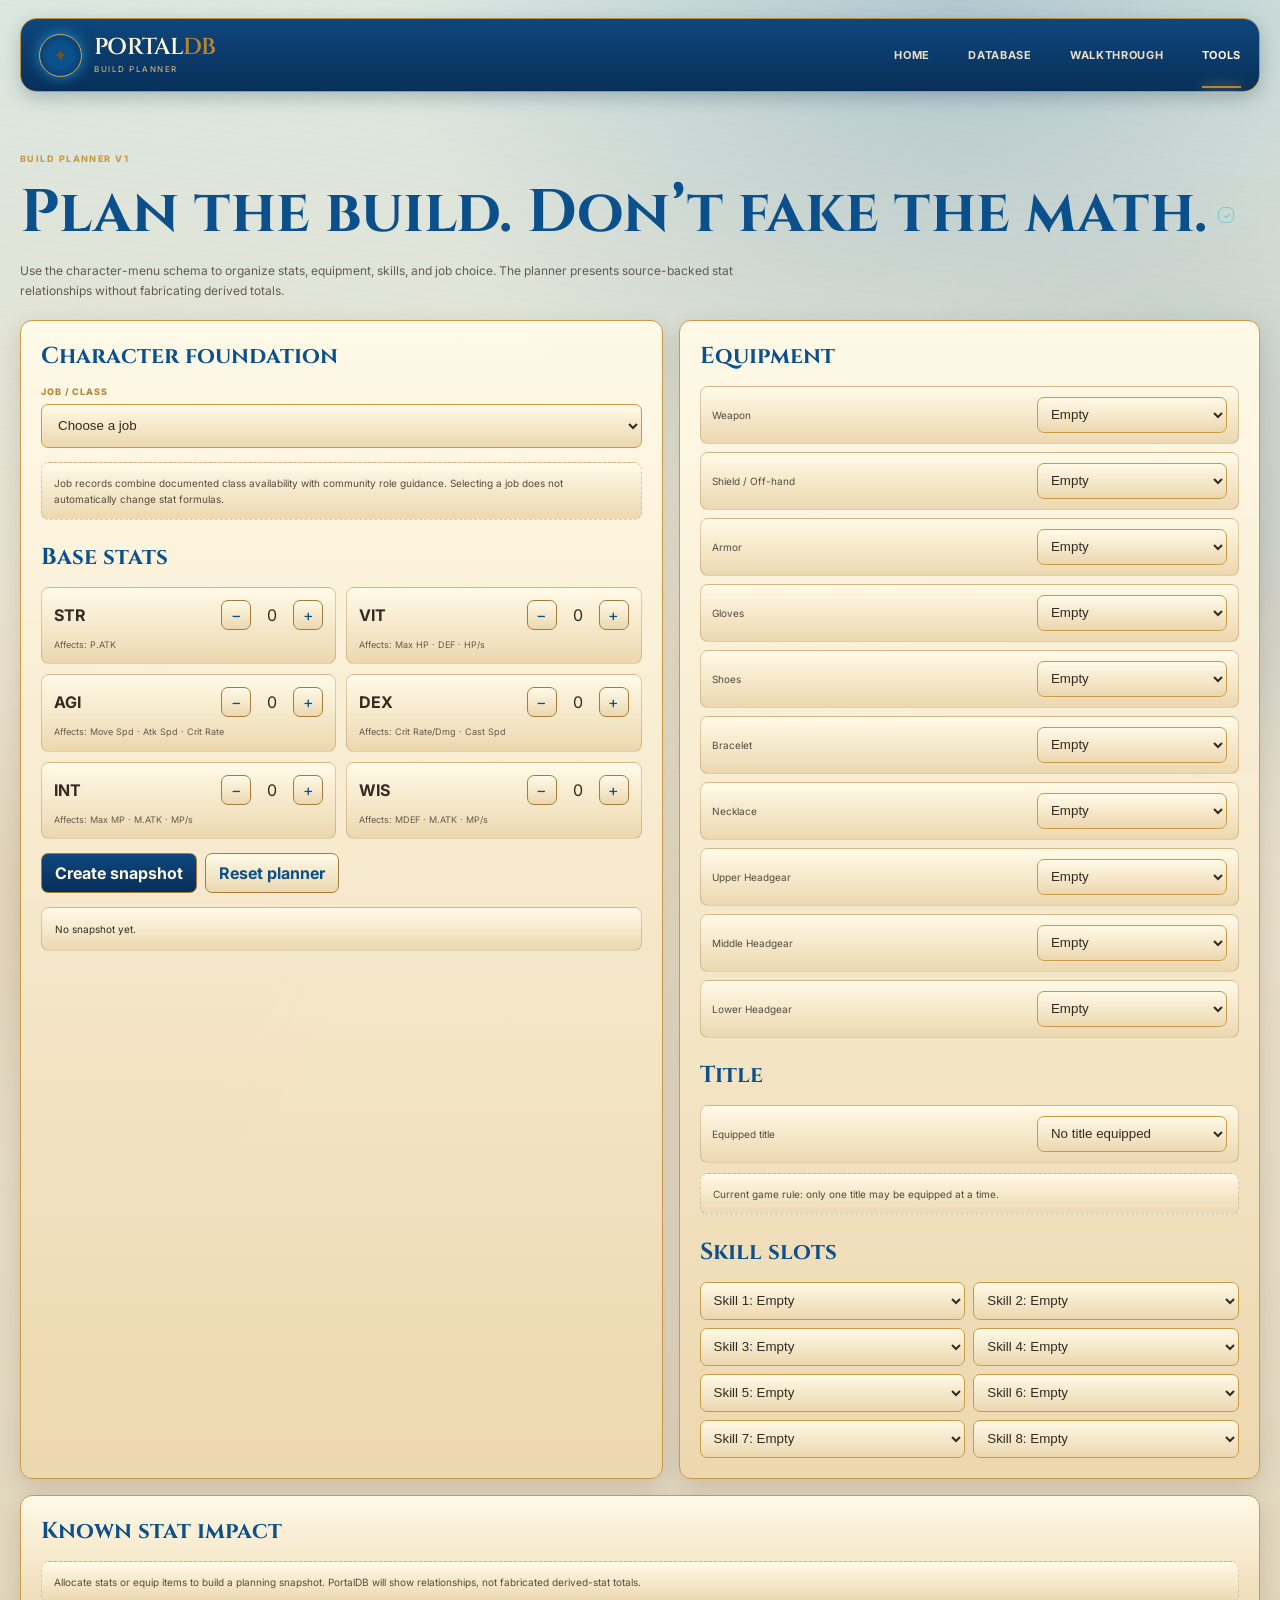
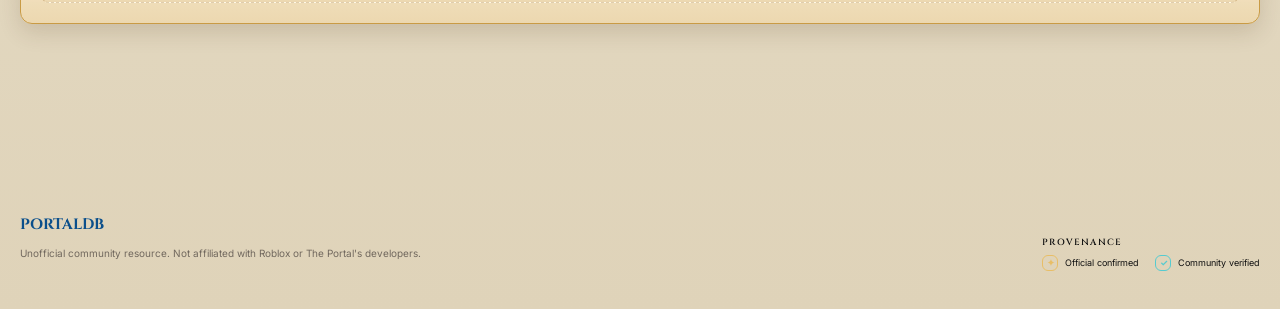
==== commit ac6e7a84: "Enforce strict canonical PortalDB palette" ====
--- a/build-planner.html
+++ b/build-planner.html
@@ -7,7 +7,7 @@
   <title>PortalDB — Build Planner</title>
   <link rel="preconnect" href="https://fonts.googleapis.com"><link rel="preconnect" href="https://fonts.gstatic.com" crossorigin>
   <link href="https://fonts.googleapis.com/css2?family=Cinzel:wght@500;600;700&family=Inter:wght@400;500;600;700&display=swap" rel="stylesheet">
-  <link rel="stylesheet" href="styles.css?v=20260910-canonical-palette-1" /><link rel="stylesheet" href="site-nav.css?v=20260827-global-nav-1" /><link rel="stylesheet" href="build-planner.css?v=20260910-canonical-palette-1" /><link rel="stylesheet" href="verification.css?v=20260910-canonical-palette-1" /><link rel="stylesheet" href="fantasy-theme.css?v=20260910-canonical-palette-1" />
+  <link rel="stylesheet" href="styles.css?v=20260910-strict-palette-1" /><link rel="stylesheet" href="site-nav.css?v=20260827-global-nav-1" /><link rel="stylesheet" href="build-planner.css?v=20260910-strict-palette-1" /><link rel="stylesheet" href="verification.css?v=20260910-strict-palette-1" /><link rel="stylesheet" href="fantasy-theme.css?v=20260910-strict-palette-1" />
   <link rel="stylesheet" href="layout-spacing.css?v=20260825-1" />
 </head>
 <body>
--- a/styles.css
+++ b/styles.css
@@ -12,7 +12,6 @@
   --portal-parchment:#fff8e5;
   --portal-parchment-deep:#ead3a4;
   --portal-parchment-surface:linear-gradient(180deg,rgba(255,250,232,.97),rgba(236,215,175,.98));
-  --portal-parchment-surface-secondary:linear-gradient(180deg,rgba(255,249,230,.98),rgba(239,222,188,.99));
   --portal-ink:#332b22;
   --portal-wood:#563616;
   --bg:#0b0a16;
--- a/build-planner.css
+++ b/build-planner.css
@@ -1 +1 @@
-.planner-page{min-height:100vh;padding:28px 0 80px}.planner-top{display:flex;justify-content:space-between;gap:20px;align-items:center;margin-bottom:18px}.planner-title h1{margin:6px 0 8px;font-size:clamp(34px,5vw,60px)}.planner-title p{margin:0;color:var(--muted);max-width:780px;line-height:1.7;font-size:12px}.planner-back{border:1px solid var(--line);border-radius:999px;padding:9px 14px;color:var(--gold2);background:rgba(255,255,255,.025)}.planner-grid{display:grid;grid-template-columns:1.05fr .95fr;gap:16px}.planner-panel{border:1px solid var(--line);border-radius:18px;background:var(--portal-parchment-surface);padding:20px}.planner-panel h2{margin:0 0 14px;font-size:23px}.planner-field{display:grid;gap:7px;margin-bottom:14px}.planner-field label{font-size:9px;font-weight:800;letter-spacing:.1em;color:var(--gold);text-transform:uppercase}.planner-field select,.planner-field input{height:44px;border:1px solid rgba(232,190,103,.2);border-radius:10px;background:var(--portal-parchment-surface);color:var(--text);padding:0 12px}.stat-grid{display:grid;grid-template-columns:repeat(2,1fr);gap:10px}.stat-row{border:1px solid rgba(255,255,255,.07);border-radius:12px;padding:12px;background:var(--portal-parchment-surface-secondary)}.stat-row-top{display:flex;justify-content:space-between;align-items:center;gap:12px}.stat-row strong{font-family:Inter,sans-serif}.stat-controls{display:flex;align-items:center;gap:7px}.stat-controls button{width:30px;height:30px;border:1px solid var(--line);border-radius:8px;background:var(--portal-parchment-surface-secondary);color:var(--gold2)}.stat-value{min-width:28px;text-align:center}.stat-effects{margin-top:8px;color:var(--muted);font-size:9px;line-height:1.5}.planner-note{padding:12px;border:1px dashed rgba(232,190,103,.25);border-radius:10px;background:var(--portal-parchment-surface-secondary);color:#cfc3d2;font-size:10px;line-height:1.6}.slot-list{display:grid;gap:8px}.slot{display:flex;justify-content:space-between;gap:12px;align-items:center;padding:10px 11px;border:1px solid rgba(255,255,255,.06);border-radius:10px;background:var(--portal-parchment-surface-secondary)}.slot span{font-size:10px;color:#cfc5d2}.slot select{min-width:190px;height:36px;border:1px solid rgba(232,190,103,.16);border-radius:8px;background:var(--portal-parchment-surface);color:var(--text);padding:0 9px}.impact-list{display:grid;gap:8px}.impact{padding:10px;border:1px solid rgba(141,217,167,.14);border-radius:10px;background:rgba(141,217,167,.035)}.impact b{display:block;font:600 10px Inter,sans-serif;color:#a9e5bc;margin-bottom:4px}.impact span{color:var(--muted);font-size:9px}.planner-actions{display:flex;gap:8px;flex-wrap:wrap;margin-top:14px}.planner-actions button{height:40px;padding:0 13px;border-radius:9px;border:1px solid var(--line);background:var(--portal-parchment-surface-secondary);color:var(--gold2);font-weight:700}.planner-actions button.primary{background:var(--portal-blue-surface);color:var(--portal-text-on-blue)}.snapshot{margin-top:14px;padding:13px;border:1px solid rgba(255,255,255,.06);border-radius:10px;color:var(--muted);font-size:10px;line-height:1.6;white-space:pre-wrap}.verification{margin-top:12px;color:#8f8396;font-size:9px}.empty-slot{color:#8f8396}.skill-grid{display:grid;grid-template-columns:repeat(2,1fr);gap:8px}.skill-grid select{width:100%;height:38px;border:1px solid rgba(255,255,255,.06);border-radius:8px;background:var(--portal-parchment-surface);color:var(--text);padding:0 9px}@media(max-width:900px){.planner-grid{grid-template-columns:1fr}.planner-top{align-items:flex-start;flex-direction:column}}@media(max-width:560px){.stat-grid,.skill-grid{grid-template-columns:1fr}.slot{align-items:flex-start;flex-direction:column}.slot select{width:100%;min-width:0}}+.planner-page{min-height:100vh;padding:28px 0 80px}.planner-top{display:flex;justify-content:space-between;gap:20px;align-items:center;margin-bottom:18px}.planner-title h1{margin:6px 0 8px;font-size:clamp(34px,5vw,60px)}.planner-title p{margin:0;color:var(--muted);max-width:780px;line-height:1.7;font-size:12px}.planner-back{border:1px solid var(--line);border-radius:999px;padding:9px 14px;color:var(--gold2);background:rgba(255,255,255,.025)}.planner-grid{display:grid;grid-template-columns:1.05fr .95fr;gap:16px}.planner-panel{border:1px solid var(--line);border-radius:18px;background:var(--portal-parchment-surface);padding:20px}.planner-panel h2{margin:0 0 14px;font-size:23px}.planner-field{display:grid;gap:7px;margin-bottom:14px}.planner-field label{font-size:9px;font-weight:800;letter-spacing:.1em;color:var(--gold);text-transform:uppercase}.planner-field select,.planner-field input{height:44px;border:1px solid rgba(232,190,103,.2);border-radius:10px;background:var(--portal-parchment-surface);color:var(--text);padding:0 12px}.stat-grid{display:grid;grid-template-columns:repeat(2,1fr);gap:10px}.stat-row{border:1px solid rgba(255,255,255,.07);border-radius:12px;padding:12px;background:var(--portal-parchment-surface)}.stat-row-top{display:flex;justify-content:space-between;align-items:center;gap:12px}.stat-row strong{font-family:Inter,sans-serif}.stat-controls{display:flex;align-items:center;gap:7px}.stat-controls button{width:30px;height:30px;border:1px solid var(--line);border-radius:8px;background:var(--portal-parchment-surface);color:var(--gold2)}.stat-value{min-width:28px;text-align:center}.stat-effects{margin-top:8px;color:var(--muted);font-size:9px;line-height:1.5}.planner-note{padding:12px;border:1px dashed rgba(232,190,103,.25);border-radius:10px;background:var(--portal-parchment-surface);color:var(--portal-text-muted);font-size:10px;line-height:1.6}.slot-list{display:grid;gap:8px}.slot{display:flex;justify-content:space-between;gap:12px;align-items:center;padding:10px 11px;border:1px solid rgba(255,255,255,.06);border-radius:10px;background:var(--portal-parchment-surface)}.slot span{font-size:10px;color:var(--portal-text-muted)}.slot select{min-width:190px;height:36px;border:1px solid rgba(232,190,103,.16);border-radius:8px;background:var(--portal-parchment-surface);color:var(--text);padding:0 9px}.impact-list{display:grid;gap:8px}.impact{padding:10px;border:1px solid rgba(141,217,167,.14);border-radius:10px;background:rgba(141,217,167,.035)}.impact b{display:block;font:600 10px Inter,sans-serif;color:#a9e5bc;margin-bottom:4px}.impact span{color:var(--muted);font-size:9px}.planner-actions{display:flex;gap:8px;flex-wrap:wrap;margin-top:14px}.planner-actions button{height:40px;padding:0 13px;border-radius:9px;border:1px solid var(--line);background:var(--portal-parchment-surface);color:var(--gold2);font-weight:700}.planner-actions button.primary{background:var(--portal-blue-surface);color:var(--portal-text-on-blue)}.snapshot{margin-top:14px;padding:13px;border:1px solid rgba(255,255,255,.06);border-radius:10px;color:var(--muted);font-size:10px;line-height:1.6;white-space:pre-wrap}.verification{margin-top:12px;color:var(--portal-text-muted);font-size:9px}.empty-slot{color:var(--portal-text-muted)}.skill-grid{display:grid;grid-template-columns:repeat(2,1fr);gap:8px}.skill-grid select{width:100%;height:38px;border:1px solid rgba(255,255,255,.06);border-radius:8px;background:var(--portal-parchment-surface);color:var(--text);padding:0 9px}@media(max-width:900px){.planner-grid{grid-template-columns:1fr}.planner-top{align-items:flex-start;flex-direction:column}}@media(max-width:560px){.stat-grid,.skill-grid{grid-template-columns:1fr}.slot{align-items:flex-start;flex-direction:column}.slot select{width:100%;min-width:0}}
--- a/fantasy-theme.css
+++ b/fantasy-theme.css
@@ -1,5 +1,5 @@
-:root{--portal-gold:#c99b45;--portal-gold-light:#f0ce7b;--portal-parchment:#fff8e5;--portal-parchment-deep:#ead3a4;--portal-ink:#332b22;--portal-wood:#563616;--bg:#e5ddc8;--bg2:#d8ccb0;--panel:#fff8e7;--panel2:#f3e4c3;--line:rgba(143,102,43,.42);--gold:#b78635;--gold2:#79531d;--cream:#fff9e8;--text:#2f2a25;--muted:#6c6256;--green:#3c8150;--red:#a34f4f;--shadow:0 16px 42px rgba(74,52,26,.2)}
-body:not(.fantasy-home){background:radial-gradient(circle at 75% 0,rgba(11,79,139,.2),transparent 26%),linear-gradient(180deg,#dbe7e1 0,#e9e1cd 34%,#dfd3b9 100%);color:var(--text)}body:not(.fantasy-home):before{content:"";position:fixed;inset:0;z-index:-2;opacity:.22;background:repeating-linear-gradient(7deg,transparent 0 8px,rgba(91,64,31,.035) 9px 10px)}body:not(.fantasy-home) .page-glow{opacity:.12}.topbar:not(.fantasy-topbar){border:1px solid #bb914a;background:var(--portal-blue-surface);box-shadow:0 6px 18px rgba(10,44,76,.24)}.topbar:not(.fantasy-topbar) .brand-copy strong{color:#fff8df}.topbar:not(.fantasy-topbar) .brand-copy small{color:#e1c27e}.topbar:not(.fantasy-topbar) .main-nav a{color:#e9dfc9}.topbar:not(.fantasy-topbar) .main-nav a:hover,.topbar:not(.fantasy-topbar) .main-nav a.active{color:#fff5d7}.topbar:not(.fantasy-topbar) .brand-emblem{background:radial-gradient(circle,var(--portal-blue-accent),var(--portal-blue-accent) 45%,#082f59);border-color:#d7ac5b;box-shadow:0 0 14px rgba(45,185,239,.65)}.page-hero h1{color:var(--portal-blue-accent)}.page-hero p{color:#5d5c58}.page-card,.tool-launch,.summary-panel,.panel,.tool-card,.guide-row article{border-color:#a98349;background:var(--portal-parchment-surface);box-shadow:0 5px 14px rgba(72,49,23,.14);color:#322c26}.page-card:hover,.tool-launch:hover{border-color:var(--portal-blue-accent);transform:translateY(-2px)}.page-card p,.tool-launch p,.summary-panel p,.section-heading p,.timeline-item p,.compact-panel p,.tool-card p{color:#665e53}.page-card span,.panel-kicker{color:#956824}.home-action{border-color:#b18a4d;background:var(--portal-parchment-surface-secondary);color:#342c24}.home-action small{color:#6c6254}.search-shell{border:2px solid #ae8240;background:var(--portal-parchment-surface)}.search-shell button{background:var(--portal-blue-surface)}.search-results{background:var(--portal-parchment-surface);border-color:#aa7f3f}.result-row{color:#342d25;border-color:#d7c49d}.result-row:hover{background:rgba(11,79,139,.12)}.result-row small{color:#6e6559}dialog{color:#302a25;background:#fff8e7;border-color:#a87d3f}dialog::backdrop{background:rgba(34,24,16,.66)}.dialog-body p{color:#675f55}.meta-box{border-color:#ccb587;background:var(--portal-parchment-surface-secondary)}.meta-box small{color:#7a6851}.dialog-close{border-color:#a17a43;background:var(--portal-blue-accent);color:#fff3ce}.footer{color:#71685e}.footer strong{color:var(--portal-blue-accent)}
+:root{--portal-gold:#c99b45;--portal-gold-light:#f0ce7b;--portal-parchment:#fff8e5;--portal-parchment-deep:#ead3a4;--portal-ink:#332b22;--portal-wood:#563616;--bg:#e5ddc8;--bg2:#d8ccb0;--panel:var(--portal-text-on-blue);--panel2:#f3e4c3;--line:rgba(143,102,43,.42);--gold:#b78635;--gold2:#79531d;--cream:var(--portal-text-on-blue);--text:var(--portal-ink);--muted:#6c6256;--green:#3c8150;--red:#a34f4f;--shadow:0 16px 42px rgba(74,52,26,.2)}
+body:not(.fantasy-home){background:radial-gradient(circle at 75% 0,rgba(11,79,139,.2),transparent 26%),linear-gradient(180deg,#dbe7e1 0,#e9e1cd 34%,#dfd3b9 100%);color:var(--text)}body:not(.fantasy-home):before{content:"";position:fixed;inset:0;z-index:-2;opacity:.22;background:repeating-linear-gradient(7deg,transparent 0 8px,rgba(91,64,31,.035) 9px 10px)}body:not(.fantasy-home) .page-glow{opacity:.12}.topbar:not(.fantasy-topbar){border:1px solid #bb914a;background:var(--portal-blue-surface);box-shadow:0 6px 18px rgba(10,44,76,.24)}.topbar:not(.fantasy-topbar) .brand-copy strong{color:#fff8df}.topbar:not(.fantasy-topbar) .brand-copy small{color:#e1c27e}.topbar:not(.fantasy-topbar) .main-nav a{color:#e9dfc9}.topbar:not(.fantasy-topbar) .main-nav a:hover,.topbar:not(.fantasy-topbar) .main-nav a.active{color:var(--portal-text-on-blue)}.topbar:not(.fantasy-topbar) .brand-emblem{background:radial-gradient(circle,var(--portal-blue-accent),var(--portal-blue-accent) 45%,#082f59);border-color:#d7ac5b;box-shadow:0 0 14px rgba(45,185,239,.65)}.page-hero h1{color:var(--portal-blue-accent)}.page-hero p{color:#5d5c58}.page-card,.tool-launch,.summary-panel,.panel,.tool-card,.guide-row article{border-color:var(--portal-gold);background:var(--portal-parchment-surface);box-shadow:0 5px 14px rgba(72,49,23,.14);color:#322c26}.page-card:hover,.tool-launch:hover{border-color:var(--portal-blue-accent);transform:translateY(-2px)}.page-card p,.tool-launch p,.summary-panel p,.section-heading p,.timeline-item p,.compact-panel p,.tool-card p{color:var(--portal-text-muted)}.page-card span,.panel-kicker{color:var(--portal-gold)}.home-action{border-color:#b18a4d;background:var(--portal-parchment-surface);color:#342c24}.home-action small{color:var(--portal-text-muted)}.search-shell{border:2px solid #ae8240;background:var(--portal-parchment-surface)}.search-shell button{background:var(--portal-blue-surface)}.search-results{background:var(--portal-parchment-surface);border-color:#aa7f3f}.result-row{color:#342d25;border-color:var(--portal-text-muted)}.result-row:hover{background:rgba(11,79,139,.12)}.result-row small{color:#6e6559}dialog{color:#302a25;background:var(--portal-text-on-blue);border-color:var(--portal-gold)}dialog::backdrop{background:rgba(34,24,16,.66)}.dialog-body p{color:#675f55}.meta-box{border-color:#ccb587;background:var(--portal-parchment-surface)}.meta-box small{color:#7a6851}.dialog-close{border-color:#a17a43;background:var(--portal-blue-accent);color:#fff3ce}.footer{color:#71685e}.footer strong{color:var(--portal-blue-accent)}
 @media(max-width:760px){body:not(.fantasy-home) .topbar .main-nav{display:flex;overflow-x:auto;width:100%;order:3;padding:5px 0}.topbar:not(.fantasy-topbar){height:auto;min-height:62px;flex-wrap:wrap;padding:9px 12px}.topbar:not(.fantasy-topbar) .main-nav a.active:after{bottom:-5px}}
 
 
@@ -7,13 +7,13 @@
 body:not(.fantasy-home) .craft-card,
 body:not(.fantasy-home) .planner-panel,
 body:not(.fantasy-home) .quest-shell,
-body:not(.fantasy-home) .finder-shell{border-color:#a98349;border-radius:12px;background:var(--portal-parchment-surface);color:var(--portal-ink);box-shadow:0 8px 22px rgba(72,49,23,.16)}
+body:not(.fantasy-home) .finder-shell{border-color:var(--portal-gold);border-radius:12px;background:var(--portal-parchment-surface);color:var(--portal-ink);box-shadow:0 8px 22px rgba(72,49,23,.16)}
 body:not(.fantasy-home) .craft-head,
 body:not(.fantasy-home) .craft-controls,
 body:not(.fantasy-home) .quest-head,
 body:not(.fantasy-home) .quest-tabs,
 body:not(.fantasy-home) .finder-head,
-body:not(.fantasy-home) .finder-controls{border-color:rgba(151,105,40,.28);background:var(--portal-parchment-surface-secondary)}
+body:not(.fantasy-home) .finder-controls{border-color:rgba(151,105,40,.28);background:var(--portal-parchment-surface)}
 body:not(.fantasy-home) .craft-head h1,
 body:not(.fantasy-home) .planner-title h1,
 body:not(.fantasy-home) .planner-panel h2,
@@ -32,7 +32,7 @@
 body:not(.fantasy-home) .quest-meta-line,
 body:not(.fantasy-home) .quest-part-title small,
 body:not(.fantasy-home) .finder-head p,
-body:not(.fantasy-home) .finder-card>p{color:#665e53}
+body:not(.fantasy-home) .finder-card>p{color:var(--portal-text-muted)}
 body:not(.fantasy-home) .craft-controls select,
 body:not(.fantasy-home) .craft-controls input,
 body:not(.fantasy-home) .planner-field select,
@@ -40,11 +40,11 @@
 body:not(.fantasy-home) .slot select,
 body:not(.fantasy-home) .skill-grid select,
 body:not(.fantasy-home) .finder-controls input,
-body:not(.fantasy-home) .finder-controls select{border-color:#aa8245;border-radius:7px;background:var(--portal-parchment-surface);color:var(--portal-ink)}
+body:not(.fantasy-home) .finder-controls select{border-color:var(--portal-gold);border-radius:7px;background:var(--portal-parchment-surface);color:var(--portal-ink)}
 body:not(.fantasy-home) .craft-controls button,
 body:not(.fantasy-home) .stat-controls button,
 body:not(.fantasy-home) .planner-actions button,
-body:not(.fantasy-home) .finder-controls button{border-color:#a77c3b;border-radius:7px;background:var(--portal-parchment-surface-secondary);color:var(--portal-blue-accent)}
+body:not(.fantasy-home) .finder-controls button{border-color:#a77c3b;border-radius:7px;background:var(--portal-parchment-surface);color:var(--portal-blue-accent)}
 body:not(.fantasy-home) .planner-actions button.primary{background:var(--portal-blue-surface);color:#fff8e5}
 body:not(.fantasy-home) .craft-empty,
 body:not(.fantasy-home) .craft-panel,
@@ -58,7 +58,7 @@
 body:not(.fantasy-home) .future-chapters,
 body:not(.fantasy-home) .relationship-panel,
 body:not(.fantasy-home) .relationship-facts>div,
-body:not(.fantasy-home) .finder-card{border-color:rgba(151,105,40,.3);border-radius:8px;background:var(--portal-parchment-surface-secondary);color:var(--portal-ink)}
+body:not(.fantasy-home) .finder-card{border-color:rgba(151,105,40,.3);border-radius:8px;background:var(--portal-parchment-surface);color:var(--portal-ink)}
 body:not(.fantasy-home) .craft-line,
 body:not(.fantasy-home) .planner-note,
 body:not(.fantasy-home) .slot span,
@@ -72,5 +72,5 @@
 body:not(.fantasy-home) .finder-results{border-color:rgba(151,105,40,.24)}
 body:not(.fantasy-home) .quest-tab,
 body:not(.fantasy-home) .quest-link,
-body:not(.fantasy-home) .relationship-links button{border-color:rgba(151,105,40,.38);background:var(--portal-parchment-surface-secondary);color:var(--portal-blue-accent)}
+body:not(.fantasy-home) .relationship-links button{border-color:rgba(151,105,40,.38);background:var(--portal-parchment-surface);color:var(--portal-blue-accent)}
 body:not(.fantasy-home) .quest-tab.active{border-color:var(--portal-blue-accent);background:var(--portal-blue-surface);color:#fff8e5}
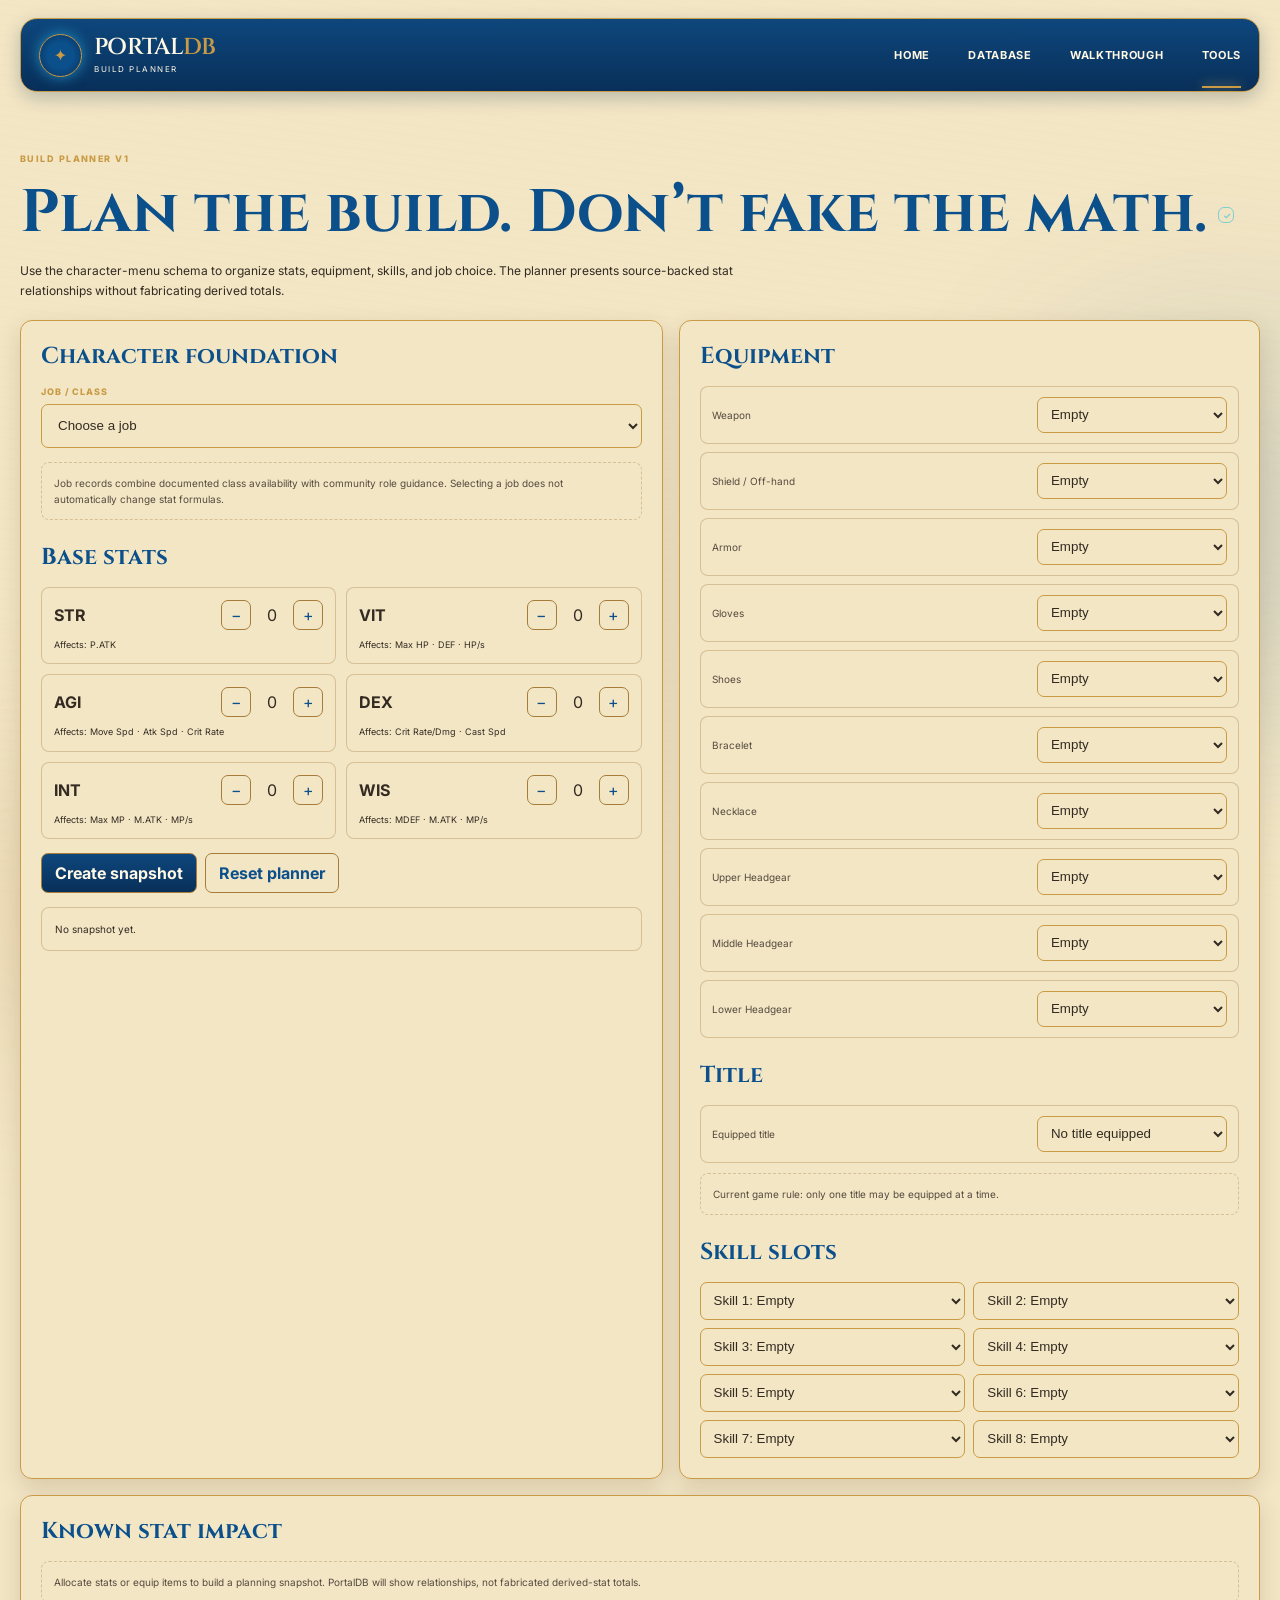
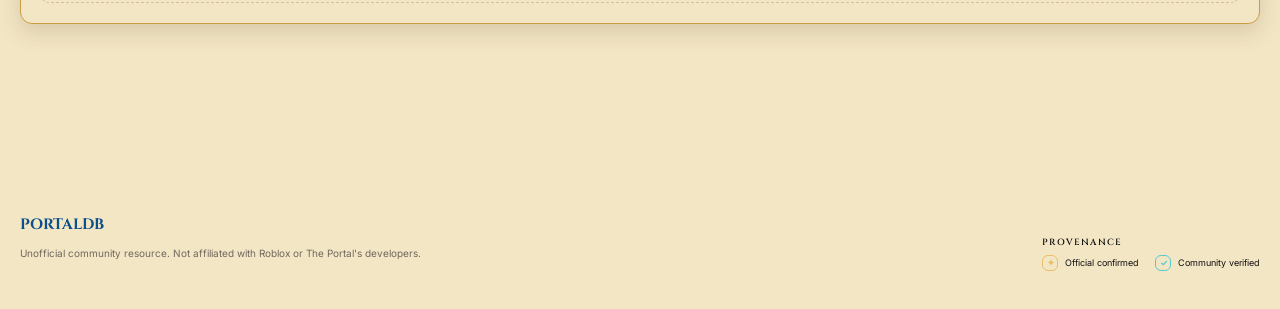
==== commit bea72499: "Lock internal pages to solid parchment palette" ====
--- a/build-planner.html
+++ b/build-planner.html
@@ -7,7 +7,7 @@
   <title>PortalDB — Build Planner</title>
   <link rel="preconnect" href="https://fonts.googleapis.com"><link rel="preconnect" href="https://fonts.gstatic.com" crossorigin>
   <link href="https://fonts.googleapis.com/css2?family=Cinzel:wght@500;600;700&family=Inter:wght@400;500;600;700&display=swap" rel="stylesheet">
-  <link rel="stylesheet" href="styles.css?v=20260910-strict-palette-1" /><link rel="stylesheet" href="site-nav.css?v=20260827-global-nav-1" /><link rel="stylesheet" href="build-planner.css?v=20260910-strict-palette-1" /><link rel="stylesheet" href="verification.css?v=20260910-strict-palette-1" /><link rel="stylesheet" href="fantasy-theme.css?v=20260910-strict-palette-1" />
+  <link rel="stylesheet" href="styles.css?v=20260911-solid-parchment-1" /><link rel="stylesheet" href="site-nav.css?v=20260827-global-nav-1" /><link rel="stylesheet" href="build-planner.css?v=20260911-solid-parchment-1" /><link rel="stylesheet" href="verification.css?v=20260911-solid-parchment-1" /><link rel="stylesheet" href="fantasy-theme.css?v=20260911-solid-parchment-1" />
   <link rel="stylesheet" href="layout-spacing.css?v=20260825-1" />
 </head>
 <body>
--- a/styles.css
+++ b/styles.css
@@ -4,14 +4,14 @@
   --text-on-blue:var(--portal-text-on-blue);
   --text-muted-on-blue:#f0ce7b;
   --text-on-light:#332b22;
-  --portal-text-muted:#655b4e;
-  --text-muted-on-light:var(--portal-text-muted);
+  --portal-text-muted:var(--portal-ink);
+  --text-muted-on-light:var(--portal-ink);
   --text-on-dark:#fff8e5;
   --portal-gold:#c99b45;
   --portal-gold-light:#f0ce7b;
   --portal-parchment:#fff8e5;
   --portal-parchment-deep:#ead3a4;
-  --portal-parchment-surface:linear-gradient(180deg,rgba(255,250,232,.97),rgba(236,215,175,.98));
+  --portal-parchment-surface:#F3E6C5;
   --portal-ink:#332b22;
   --portal-wood:#563616;
   --bg:#0b0a16;
--- a/fantasy-theme.css
+++ b/fantasy-theme.css
@@ -1,5 +1,5 @@
-:root{--portal-gold:#c99b45;--portal-gold-light:#f0ce7b;--portal-parchment:#fff8e5;--portal-parchment-deep:#ead3a4;--portal-ink:#332b22;--portal-wood:#563616;--bg:#e5ddc8;--bg2:#d8ccb0;--panel:var(--portal-text-on-blue);--panel2:#f3e4c3;--line:rgba(143,102,43,.42);--gold:#b78635;--gold2:#79531d;--cream:var(--portal-text-on-blue);--text:var(--portal-ink);--muted:#6c6256;--green:#3c8150;--red:#a34f4f;--shadow:0 16px 42px rgba(74,52,26,.2)}
-body:not(.fantasy-home){background:radial-gradient(circle at 75% 0,rgba(11,79,139,.2),transparent 26%),linear-gradient(180deg,#dbe7e1 0,#e9e1cd 34%,#dfd3b9 100%);color:var(--text)}body:not(.fantasy-home):before{content:"";position:fixed;inset:0;z-index:-2;opacity:.22;background:repeating-linear-gradient(7deg,transparent 0 8px,rgba(91,64,31,.035) 9px 10px)}body:not(.fantasy-home) .page-glow{opacity:.12}.topbar:not(.fantasy-topbar){border:1px solid #bb914a;background:var(--portal-blue-surface);box-shadow:0 6px 18px rgba(10,44,76,.24)}.topbar:not(.fantasy-topbar) .brand-copy strong{color:#fff8df}.topbar:not(.fantasy-topbar) .brand-copy small{color:#e1c27e}.topbar:not(.fantasy-topbar) .main-nav a{color:#e9dfc9}.topbar:not(.fantasy-topbar) .main-nav a:hover,.topbar:not(.fantasy-topbar) .main-nav a.active{color:var(--portal-text-on-blue)}.topbar:not(.fantasy-topbar) .brand-emblem{background:radial-gradient(circle,var(--portal-blue-accent),var(--portal-blue-accent) 45%,#082f59);border-color:#d7ac5b;box-shadow:0 0 14px rgba(45,185,239,.65)}.page-hero h1{color:var(--portal-blue-accent)}.page-hero p{color:#5d5c58}.page-card,.tool-launch,.summary-panel,.panel,.tool-card,.guide-row article{border-color:var(--portal-gold);background:var(--portal-parchment-surface);box-shadow:0 5px 14px rgba(72,49,23,.14);color:#322c26}.page-card:hover,.tool-launch:hover{border-color:var(--portal-blue-accent);transform:translateY(-2px)}.page-card p,.tool-launch p,.summary-panel p,.section-heading p,.timeline-item p,.compact-panel p,.tool-card p{color:var(--portal-text-muted)}.page-card span,.panel-kicker{color:var(--portal-gold)}.home-action{border-color:#b18a4d;background:var(--portal-parchment-surface);color:#342c24}.home-action small{color:var(--portal-text-muted)}.search-shell{border:2px solid #ae8240;background:var(--portal-parchment-surface)}.search-shell button{background:var(--portal-blue-surface)}.search-results{background:var(--portal-parchment-surface);border-color:#aa7f3f}.result-row{color:#342d25;border-color:var(--portal-text-muted)}.result-row:hover{background:rgba(11,79,139,.12)}.result-row small{color:#6e6559}dialog{color:#302a25;background:var(--portal-text-on-blue);border-color:var(--portal-gold)}dialog::backdrop{background:rgba(34,24,16,.66)}.dialog-body p{color:#675f55}.meta-box{border-color:#ccb587;background:var(--portal-parchment-surface)}.meta-box small{color:#7a6851}.dialog-close{border-color:#a17a43;background:var(--portal-blue-accent);color:#fff3ce}.footer{color:#71685e}.footer strong{color:var(--portal-blue-accent)}
+:root{--portal-gold:#c99b45;--portal-gold-light:#f0ce7b;--portal-parchment:#fff8e5;--portal-parchment-deep:#ead3a4;--portal-ink:#332b22;--portal-wood:#563616;--bg:#e5ddc8;--bg2:#d8ccb0;--panel:var(--portal-parchment-surface);--panel2:var(--portal-parchment-surface);--line:rgba(143,102,43,.42);--gold:var(--portal-gold);--gold2:var(--portal-gold);--cream:var(--portal-text-on-blue);--text:var(--portal-ink);--muted:var(--portal-ink);--green:#3c8150;--red:#a34f4f;--shadow:0 16px 42px rgba(74,52,26,.2)}
+body:not(.fantasy-home){background:var(--portal-parchment-surface);color:var(--text)}body:not(.fantasy-home):before{content:"";position:fixed;inset:0;z-index:-2;opacity:.22;background:repeating-linear-gradient(7deg,transparent 0 8px,rgba(91,64,31,.035) 9px 10px)}body:not(.fantasy-home) .page-glow{opacity:.12}.topbar:not(.fantasy-topbar){border:1px solid var(--portal-gold);background:var(--portal-blue-surface);box-shadow:0 6px 18px rgba(10,44,76,.24)}.topbar:not(.fantasy-topbar) .brand-copy strong{color:var(--portal-text-on-blue)}.topbar:not(.fantasy-topbar) .brand-copy small{color:var(--portal-text-on-blue)}.topbar:not(.fantasy-topbar) .main-nav a{color:var(--portal-text-on-blue)}.topbar:not(.fantasy-topbar) .main-nav a:hover,.topbar:not(.fantasy-topbar) .main-nav a.active{color:var(--portal-text-on-blue)}.topbar:not(.fantasy-topbar) .brand-emblem{background:radial-gradient(circle,var(--portal-blue-accent),var(--portal-blue-accent) 45%,#082f59);border-color:var(--portal-gold);box-shadow:0 0 14px rgba(45,185,239,.65)}.page-hero h1{color:var(--portal-blue-accent)}.page-hero p{color:var(--portal-ink)}.page-card,.tool-launch,.summary-panel,.panel,.tool-card,.guide-row article{border-color:var(--portal-gold);background:var(--portal-parchment-surface);box-shadow:0 5px 14px rgba(72,49,23,.14);color:#322c26}.page-card:hover,.tool-launch:hover{border-color:var(--portal-blue-accent);transform:translateY(-2px)}.page-card p,.tool-launch p,.summary-panel p,.section-heading p,.timeline-item p,.compact-panel p,.tool-card p{color:var(--portal-text-muted)}.page-card span,.panel-kicker{color:var(--portal-gold)}.home-action{border-color:#b18a4d;background:var(--portal-parchment-surface);color:#342c24}.home-action small{color:var(--portal-text-muted)}.search-shell{border:2px solid #ae8240;background:var(--portal-parchment-surface)}.search-shell button{background:var(--portal-blue-surface)}.search-results{background:var(--portal-parchment-surface);border-color:#aa7f3f}.result-row{color:#342d25;border-color:var(--portal-text-muted)}.result-row:hover{background:rgba(11,79,139,.12)}.result-row small{color:#6e6559}dialog{color:#302a25;background:var(--portal-text-on-blue);border-color:var(--portal-gold)}dialog::backdrop{background:rgba(34,24,16,.66)}.dialog-body p{color:#675f55}.meta-box{border-color:#ccb587;background:var(--portal-parchment-surface)}.meta-box small{color:#7a6851}.dialog-close{border-color:#a17a43;background:var(--portal-blue-accent);color:#fff3ce}.footer{color:#71685e}.footer strong{color:var(--portal-blue-accent)}
 @media(max-width:760px){body:not(.fantasy-home) .topbar .main-nav{display:flex;overflow-x:auto;width:100%;order:3;padding:5px 0}.topbar:not(.fantasy-topbar){height:auto;min-height:62px;flex-wrap:wrap;padding:9px 12px}.topbar:not(.fantasy-topbar) .main-nav a.active:after{bottom:-5px}}
 
 
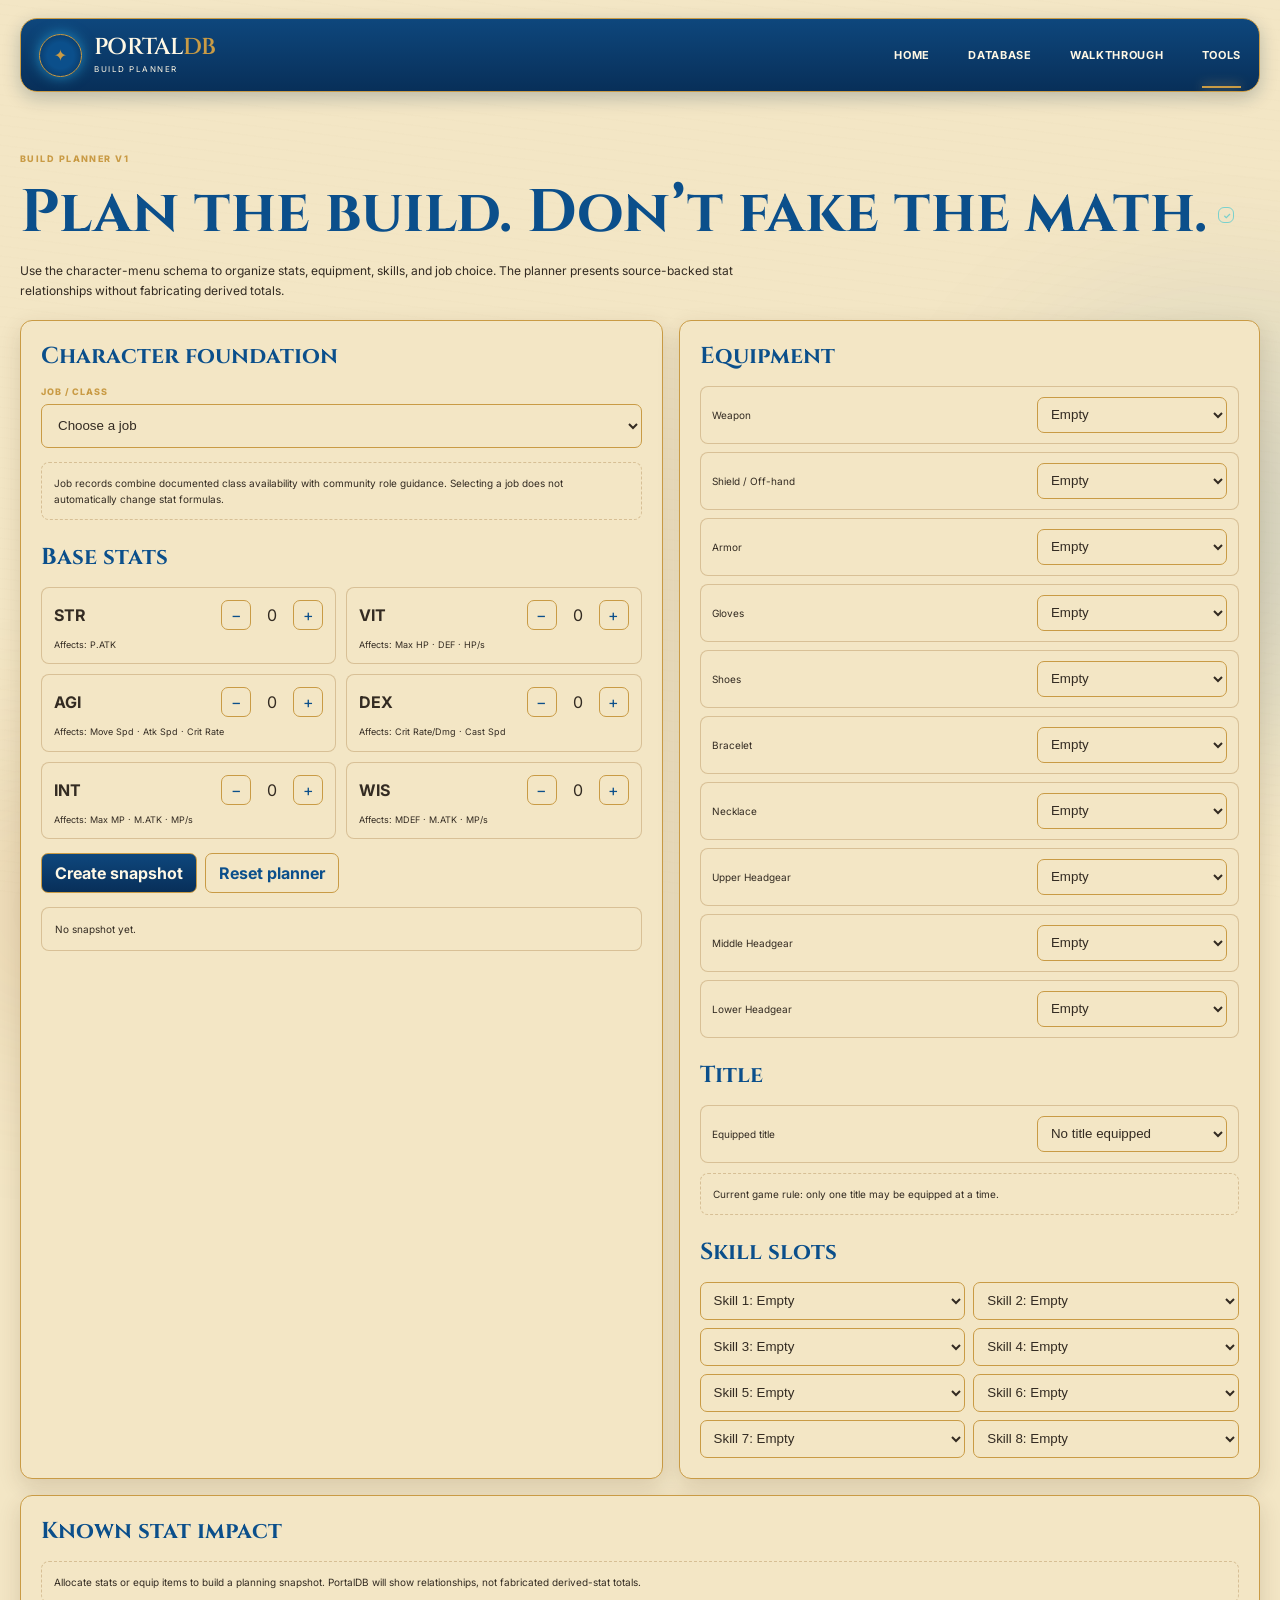
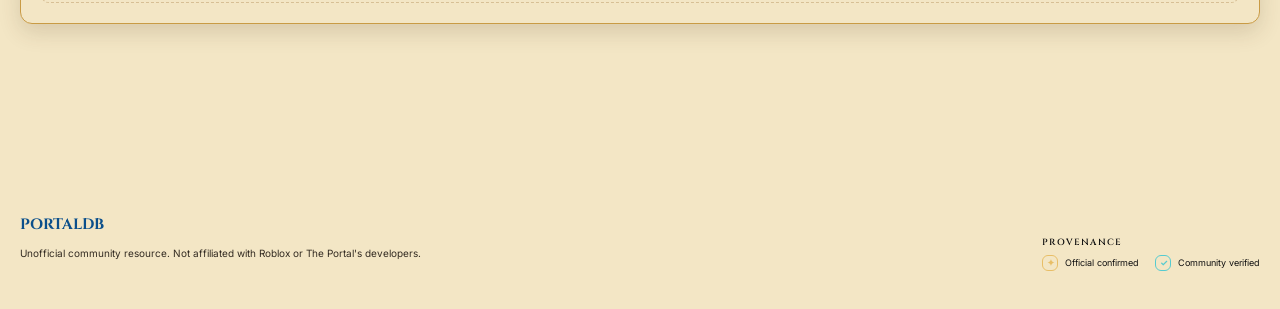
==== commit 175108fc: "Lock internal pages to solid parchment palette" ====
--- a/build-planner.html
+++ b/build-planner.html
@@ -7,7 +7,7 @@
   <title>PortalDB — Build Planner</title>
   <link rel="preconnect" href="https://fonts.googleapis.com"><link rel="preconnect" href="https://fonts.gstatic.com" crossorigin>
   <link href="https://fonts.googleapis.com/css2?family=Cinzel:wght@500;600;700&family=Inter:wght@400;500;600;700&display=swap" rel="stylesheet">
-  <link rel="stylesheet" href="styles.css?v=20260911-solid-parchment-1" /><link rel="stylesheet" href="site-nav.css?v=20260827-global-nav-1" /><link rel="stylesheet" href="build-planner.css?v=20260911-solid-parchment-1" /><link rel="stylesheet" href="verification.css?v=20260911-solid-parchment-1" /><link rel="stylesheet" href="fantasy-theme.css?v=20260911-solid-parchment-1" />
+  <link rel="stylesheet" href="styles.css?v=20260911-solid-parchment-2" /><link rel="stylesheet" href="site-nav.css?v=20260827-global-nav-1" /><link rel="stylesheet" href="build-planner.css?v=20260911-solid-parchment-2" /><link rel="stylesheet" href="verification.css?v=20260911-solid-parchment-2" /><link rel="stylesheet" href="fantasy-theme.css?v=20260911-solid-parchment-2" />
   <link rel="stylesheet" href="layout-spacing.css?v=20260825-1" />
 </head>
 <body>
--- a/fantasy-theme.css
+++ b/fantasy-theme.css
@@ -1,5 +1,5 @@
-:root{--portal-gold:#c99b45;--portal-gold-light:#f0ce7b;--portal-parchment:#fff8e5;--portal-parchment-deep:#ead3a4;--portal-ink:#332b22;--portal-wood:#563616;--bg:#e5ddc8;--bg2:#d8ccb0;--panel:var(--portal-parchment-surface);--panel2:var(--portal-parchment-surface);--line:rgba(143,102,43,.42);--gold:var(--portal-gold);--gold2:var(--portal-gold);--cream:var(--portal-text-on-blue);--text:var(--portal-ink);--muted:var(--portal-ink);--green:#3c8150;--red:#a34f4f;--shadow:0 16px 42px rgba(74,52,26,.2)}
-body:not(.fantasy-home){background:var(--portal-parchment-surface);color:var(--text)}body:not(.fantasy-home):before{content:"";position:fixed;inset:0;z-index:-2;opacity:.22;background:repeating-linear-gradient(7deg,transparent 0 8px,rgba(91,64,31,.035) 9px 10px)}body:not(.fantasy-home) .page-glow{opacity:.12}.topbar:not(.fantasy-topbar){border:1px solid var(--portal-gold);background:var(--portal-blue-surface);box-shadow:0 6px 18px rgba(10,44,76,.24)}.topbar:not(.fantasy-topbar) .brand-copy strong{color:var(--portal-text-on-blue)}.topbar:not(.fantasy-topbar) .brand-copy small{color:var(--portal-text-on-blue)}.topbar:not(.fantasy-topbar) .main-nav a{color:var(--portal-text-on-blue)}.topbar:not(.fantasy-topbar) .main-nav a:hover,.topbar:not(.fantasy-topbar) .main-nav a.active{color:var(--portal-text-on-blue)}.topbar:not(.fantasy-topbar) .brand-emblem{background:radial-gradient(circle,var(--portal-blue-accent),var(--portal-blue-accent) 45%,#082f59);border-color:var(--portal-gold);box-shadow:0 0 14px rgba(45,185,239,.65)}.page-hero h1{color:var(--portal-blue-accent)}.page-hero p{color:var(--portal-ink)}.page-card,.tool-launch,.summary-panel,.panel,.tool-card,.guide-row article{border-color:var(--portal-gold);background:var(--portal-parchment-surface);box-shadow:0 5px 14px rgba(72,49,23,.14);color:#322c26}.page-card:hover,.tool-launch:hover{border-color:var(--portal-blue-accent);transform:translateY(-2px)}.page-card p,.tool-launch p,.summary-panel p,.section-heading p,.timeline-item p,.compact-panel p,.tool-card p{color:var(--portal-text-muted)}.page-card span,.panel-kicker{color:var(--portal-gold)}.home-action{border-color:#b18a4d;background:var(--portal-parchment-surface);color:#342c24}.home-action small{color:var(--portal-text-muted)}.search-shell{border:2px solid #ae8240;background:var(--portal-parchment-surface)}.search-shell button{background:var(--portal-blue-surface)}.search-results{background:var(--portal-parchment-surface);border-color:#aa7f3f}.result-row{color:#342d25;border-color:var(--portal-text-muted)}.result-row:hover{background:rgba(11,79,139,.12)}.result-row small{color:#6e6559}dialog{color:#302a25;background:var(--portal-text-on-blue);border-color:var(--portal-gold)}dialog::backdrop{background:rgba(34,24,16,.66)}.dialog-body p{color:#675f55}.meta-box{border-color:#ccb587;background:var(--portal-parchment-surface)}.meta-box small{color:#7a6851}.dialog-close{border-color:#a17a43;background:var(--portal-blue-accent);color:#fff3ce}.footer{color:#71685e}.footer strong{color:var(--portal-blue-accent)}
+:root{--portal-gold:#c99b45;--portal-gold-light:#f0ce7b;--portal-parchment:#fff8e5;--portal-parchment-deep:#ead3a4;--portal-ink:#332b22;--portal-wood:#563616;--bg:var(--portal-parchment-surface);--bg2:var(--portal-parchment-surface);--panel:var(--portal-parchment-surface);--panel2:var(--portal-parchment-surface);--line:rgba(143,102,43,.42);--gold:var(--portal-gold);--gold2:var(--portal-gold);--cream:var(--portal-text-on-blue);--text:var(--portal-ink);--muted:var(--portal-ink);--green:#3c8150;--red:#a34f4f;--shadow:0 16px 42px rgba(74,52,26,.2)}
+body:not(.fantasy-home){background:var(--portal-parchment-surface);color:var(--text)}body:not(.fantasy-home):before{content:"";position:fixed;inset:0;z-index:-2;opacity:.22;background:repeating-linear-gradient(7deg,transparent 0 8px,rgba(91,64,31,.035) 9px 10px)}body:not(.fantasy-home) .page-glow{opacity:.12}.topbar:not(.fantasy-topbar){border:1px solid var(--portal-gold);background:var(--portal-blue-surface);box-shadow:0 6px 18px rgba(10,44,76,.24)}.topbar:not(.fantasy-topbar) .brand-copy strong{color:var(--portal-text-on-blue)}.topbar:not(.fantasy-topbar) .brand-copy small{color:var(--portal-text-on-blue)}.topbar:not(.fantasy-topbar) .main-nav a{color:var(--portal-text-on-blue)}.topbar:not(.fantasy-topbar) .main-nav a:hover,.topbar:not(.fantasy-topbar) .main-nav a.active{color:var(--portal-text-on-blue)}.topbar:not(.fantasy-topbar) .brand-emblem{background:radial-gradient(circle,var(--portal-blue-accent),var(--portal-blue-accent) 45%,#082f59);border-color:var(--portal-gold);box-shadow:0 0 14px rgba(45,185,239,.65)}.page-hero h1{color:var(--portal-blue-accent)}.page-hero p{color:var(--portal-ink)}.page-card,.tool-launch,.summary-panel,.panel,.tool-card,.guide-row article{border-color:var(--portal-gold);background:var(--portal-parchment-surface);box-shadow:0 5px 14px rgba(72,49,23,.14);color:var(--portal-ink)}.page-card:hover,.tool-launch:hover{border-color:var(--portal-blue-accent);transform:translateY(-2px)}.page-card p,.tool-launch p,.summary-panel p,.section-heading p,.timeline-item p,.compact-panel p,.tool-card p{color:var(--portal-text-muted)}.page-card span,.panel-kicker{color:var(--portal-gold)}.home-action{border-color:var(--portal-gold);background:var(--portal-parchment-surface);color:var(--portal-ink)}.home-action small{color:var(--portal-text-muted)}.search-shell{border:2px solid var(--portal-gold);background:var(--portal-parchment-surface)}.search-shell button{background:var(--portal-blue-surface)}.search-results{background:var(--portal-parchment-surface);border-color:var(--portal-gold)}.result-row{color:var(--portal-ink);border-color:var(--portal-text-muted)}.result-row:hover{background:rgba(11,79,139,.12)}.result-row small{color:var(--portal-ink)}dialog{color:var(--portal-ink);background:var(--portal-text-on-blue);border-color:var(--portal-gold)}dialog::backdrop{background:rgba(34,24,16,.66)}.dialog-body p{color:var(--portal-ink)}.meta-box{border-color:var(--portal-gold);background:var(--portal-parchment-surface)}.meta-box small{color:var(--portal-ink)}.dialog-close{border-color:var(--portal-gold);background:var(--portal-blue-accent);color:#fff3ce}.footer{color:var(--portal-ink)}.footer strong{color:var(--portal-blue-accent)}
 @media(max-width:760px){body:not(.fantasy-home) .topbar .main-nav{display:flex;overflow-x:auto;width:100%;order:3;padding:5px 0}.topbar:not(.fantasy-topbar){height:auto;min-height:62px;flex-wrap:wrap;padding:9px 12px}.topbar:not(.fantasy-topbar) .main-nav a.active:after{bottom:-5px}}
 
 
@@ -44,7 +44,7 @@
 body:not(.fantasy-home) .craft-controls button,
 body:not(.fantasy-home) .stat-controls button,
 body:not(.fantasy-home) .planner-actions button,
-body:not(.fantasy-home) .finder-controls button{border-color:#a77c3b;border-radius:7px;background:var(--portal-parchment-surface);color:var(--portal-blue-accent)}
+body:not(.fantasy-home) .finder-controls button{border-color:var(--portal-gold);border-radius:7px;background:var(--portal-parchment-surface);color:var(--portal-blue-accent)}
 body:not(.fantasy-home) .planner-actions button.primary{background:var(--portal-blue-surface);color:#fff8e5}
 body:not(.fantasy-home) .craft-empty,
 body:not(.fantasy-home) .craft-panel,
@@ -66,7 +66,7 @@
 body:not(.fantasy-home) .quest-flow,
 body:not(.fantasy-home) .quest-reward,
 body:not(.fantasy-home) .relationship-facts strong,
-body:not(.fantasy-home) .finder-line{color:#554b3f}
+body:not(.fantasy-home) .finder-line{color:var(--portal-ink)}
 body:not(.fantasy-home) .quest-part-header,
 body:not(.fantasy-home) .quest-content,
 body:not(.fantasy-home) .finder-results{border-color:rgba(151,105,40,.24)}
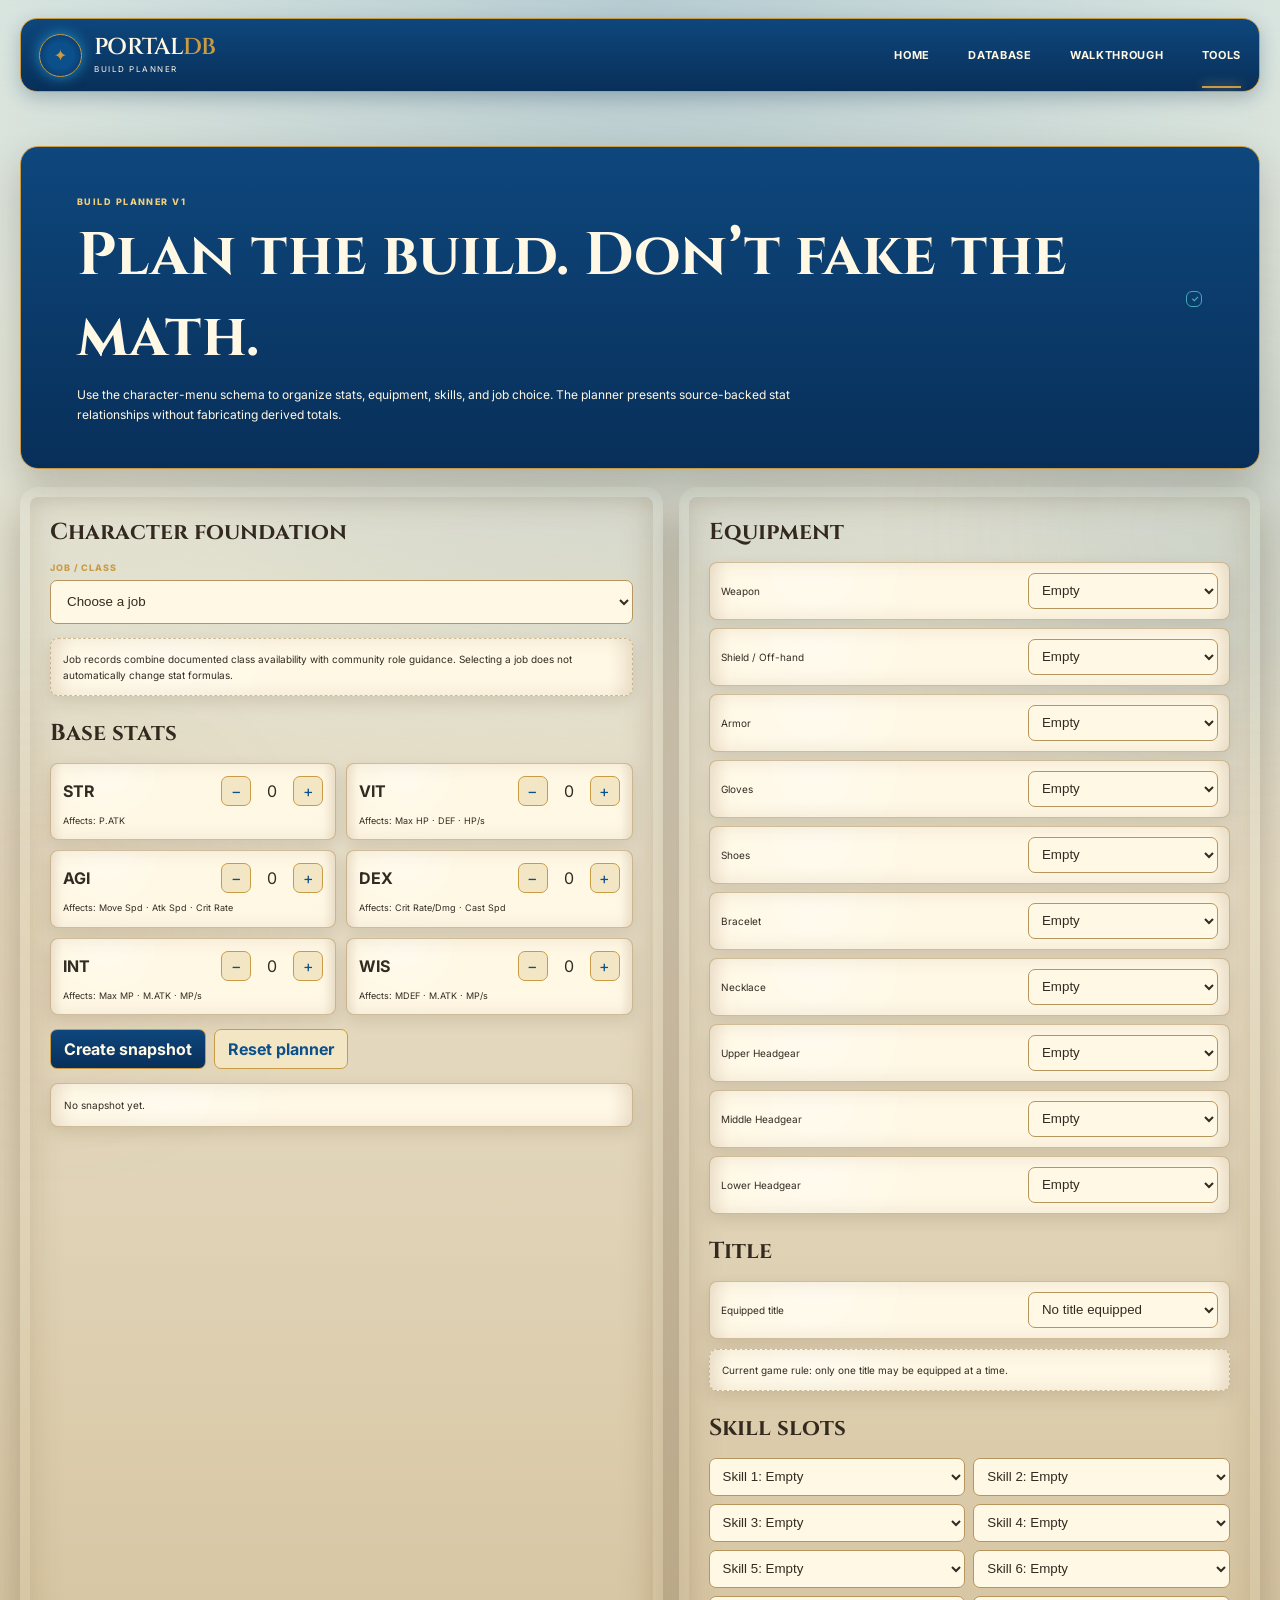
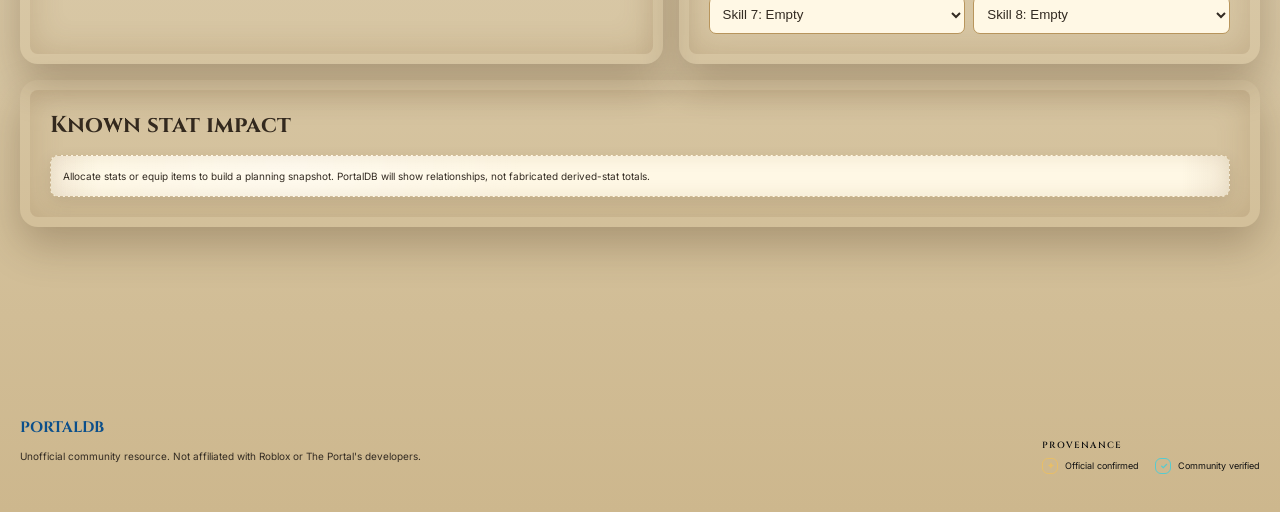
==== commit 792e8e51: "Adopt walkthrough visual system site-wide" ====
--- a/build-planner.html
+++ b/build-planner.html
@@ -7,7 +7,7 @@
   <title>PortalDB — Build Planner</title>
   <link rel="preconnect" href="https://fonts.googleapis.com"><link rel="preconnect" href="https://fonts.gstatic.com" crossorigin>
   <link href="https://fonts.googleapis.com/css2?family=Cinzel:wght@500;600;700&family=Inter:wght@400;500;600;700&display=swap" rel="stylesheet">
-  <link rel="stylesheet" href="styles.css?v=20260911-solid-parchment-2" /><link rel="stylesheet" href="site-nav.css?v=20260827-global-nav-1" /><link rel="stylesheet" href="build-planner.css?v=20260911-solid-parchment-2" /><link rel="stylesheet" href="verification.css?v=20260911-solid-parchment-2" /><link rel="stylesheet" href="fantasy-theme.css?v=20260911-solid-parchment-2" />
+  <link rel="stylesheet" href="styles.css?v=20260911-walkthrough-system-1" /><link rel="stylesheet" href="site-nav.css?v=20260827-global-nav-1" /><link rel="stylesheet" href="build-planner.css?v=20260911-solid-parchment-2" /><link rel="stylesheet" href="verification.css?v=20260911-solid-parchment-2" /><link rel="stylesheet" href="fantasy-theme.css?v=20260911-walkthrough-system-1" />
   <link rel="stylesheet" href="layout-spacing.css?v=20260825-1" />
 </head>
 <body>
--- a/styles.css
+++ b/styles.css
@@ -12,6 +12,9 @@
   --portal-parchment:#fff8e5;
   --portal-parchment-deep:#ead3a4;
   --portal-parchment-surface:#F3E6C5;
+  --portal-internal-background:radial-gradient(circle at 50% 0,rgba(11,79,139,.18),transparent 32%),linear-gradient(180deg,#dbe7e1,#e6dcc4 43%,#cdb78d);
+  --portal-field-guide-frame:linear-gradient(90deg,#33200e,#765027 4%,#3c250f 8%,#4b2d14 92%,#8d6130 96%,#33200e);
+  --portal-field-guide-parchment:radial-gradient(circle at 20% 6%,rgba(255,255,255,.36),transparent 25%),linear-gradient(90deg,rgba(118,78,33,.08),transparent 4% 96%,rgba(118,78,33,.09)),var(--portal-parchment);
   --portal-ink:#332b22;
   --portal-wood:#563616;
   --bg:#0b0a16;
--- a/fantasy-theme.css
+++ b/fantasy-theme.css
@@ -74,3 +74,85 @@
 body:not(.fantasy-home) .quest-link,
 body:not(.fantasy-home) .relationship-links button{border-color:rgba(151,105,40,.38);background:var(--portal-parchment-surface);color:var(--portal-blue-accent)}
 body:not(.fantasy-home) .quest-tab.active{border-color:var(--portal-blue-accent);background:var(--portal-blue-surface);color:#fff8e5}
+
+
+/* Walkthrough-derived visual system for every internal page except the canonical walkthrough itself. */
+body:not(.fantasy-home):not(.walkthrough-page){
+  background:var(--portal-internal-background);
+  color:var(--portal-ink);
+}
+body:not(.fantasy-home):not(.walkthrough-page)::before{
+  opacity:.12;
+}
+body:not(.fantasy-home):not(.walkthrough-page) .page-glow{
+  opacity:.08;
+}
+body:not(.fantasy-home):not(.walkthrough-page) :is(.page-hero,.trade-tax-hero,.guild-hero,.planner-top,.craft-head,.finder-head,.quest-head){
+  padding:clamp(28px,4vw,42px) clamp(22px,5vw,56px);
+  border:1px solid var(--portal-gold);
+  border-radius:18px;
+  background:var(--portal-blue-surface);
+  box-shadow:0 15px 36px rgba(34,24,16,.2);
+  color:var(--portal-text-on-blue);
+}
+body:not(.fantasy-home):not(.walkthrough-page) :is(.page-hero,.trade-tax-hero,.guild-hero,.planner-top,.craft-head,.finder-head,.quest-head) :is(h1,h2,p,.panel-kicker,.verification-heading){
+  color:var(--portal-text-on-blue);
+}
+body:not(.fantasy-home):not(.walkthrough-page) :is(.page-hero,.trade-tax-hero,.guild-hero,.planner-top,.craft-head,.finder-head,.quest-head) .panel-kicker{
+  color:var(--portal-gold-light);
+}
+body:not(.fantasy-home):not(.walkthrough-page) :is(.database-browser,.trade-tax-card,.charter-panel,.planner-panel,.craft-card,.finder-shell,.quest-shell,.tool-launch,dialog){
+  border:10px solid transparent;
+  border-radius:18px;
+  background:var(--portal-field-guide-parchment) padding-box,var(--portal-field-guide-frame) border-box;
+  box-shadow:0 18px 42px rgba(61,40,18,.28),inset 0 0 34px rgba(104,70,28,.19);
+  color:var(--portal-ink);
+}
+body:not(.fantasy-home):not(.walkthrough-page) :is(.database-category-card,.page-card,.summary-panel,.craft-panel,.craft-empty,.stat-row,.planner-note,.slot,.impact,.snapshot,.quest-chapter-head,.quest-part,.future-chapters,.relationship-panel,.relationship-facts>div,.finder-card,.meta-box){
+  border-color:rgba(158,122,67,.48);
+  background:var(--portal-field-guide-parchment);
+  color:var(--portal-ink);
+  box-shadow:0 6px 16px rgba(80,54,22,.13),inset 0 0 18px rgba(104,70,28,.1);
+}
+body:not(.fantasy-home):not(.walkthrough-page) :is(.database-browser-header,.trade-tax-heading,.section-heading,.craft-controls,.finder-controls,.quest-tabs){
+  border-color:rgba(158,122,67,.42);
+  background:rgba(255,248,229,.5);
+  color:var(--portal-ink);
+}
+body:not(.fantasy-home):not(.walkthrough-page) :is(.page-card,.database-category-card,.tool-launch,.finder-card) :is(h2,h3,strong),
+body:not(.fantasy-home):not(.walkthrough-page) :is(.trade-tax-card,.charter-panel,.planner-panel,.craft-card,.finder-shell,.quest-shell) :is(h2,h3,h4){
+  color:#33291e;
+}
+body:not(.fantasy-home):not(.walkthrough-page) :is(.database-card-action,a:not(.brand):not(.main-nav a),button:not(.dialog-close)) {
+  accent-color:var(--portal-blue-accent);
+}
+body:not(.fantasy-home):not(.walkthrough-page) :is(input,select,textarea){
+  border-color:#b8955c;
+  background:#fff8e5;
+  color:var(--portal-ink);
+}
+body:not(.fantasy-home):not(.walkthrough-page) :is(input,select,textarea):focus{
+  border-color:var(--portal-blue-accent);
+  box-shadow:0 0 0 3px rgba(11,79,139,.16);
+}
+body:not(.fantasy-home):not(.walkthrough-page) :is(.result-total,.primary,.quest-tab.active){
+  border-color:var(--portal-gold);
+  background:var(--portal-blue-surface);
+  color:var(--portal-text-on-blue);
+}
+body:not(.fantasy-home):not(.walkthrough-page) :is(.result-total,.primary,.quest-tab.active) *{
+  color:inherit;
+}
+body:not(.fantasy-home):not(.walkthrough-page) :is(.verification-official,.verification-ingame,.verification-community,.verification-unverified,[class*="rarity-"],.status-success,.status-warning,.status-error){
+  /* Provenance, rarity, and status colors remain feature-semantic exceptions. */
+}
+@media(max-width:700px){
+  body:not(.fantasy-home):not(.walkthrough-page) :is(.page-hero,.trade-tax-hero,.guild-hero,.planner-top,.craft-head,.finder-head,.quest-head){
+    padding:26px 20px;
+    border-radius:14px;
+  }
+  body:not(.fantasy-home):not(.walkthrough-page) :is(.database-browser,.trade-tax-card,.charter-panel,.planner-panel,.craft-card,.finder-shell,.quest-shell,.tool-launch,dialog){
+    border-width:7px;
+    border-radius:14px;
+  }
+}
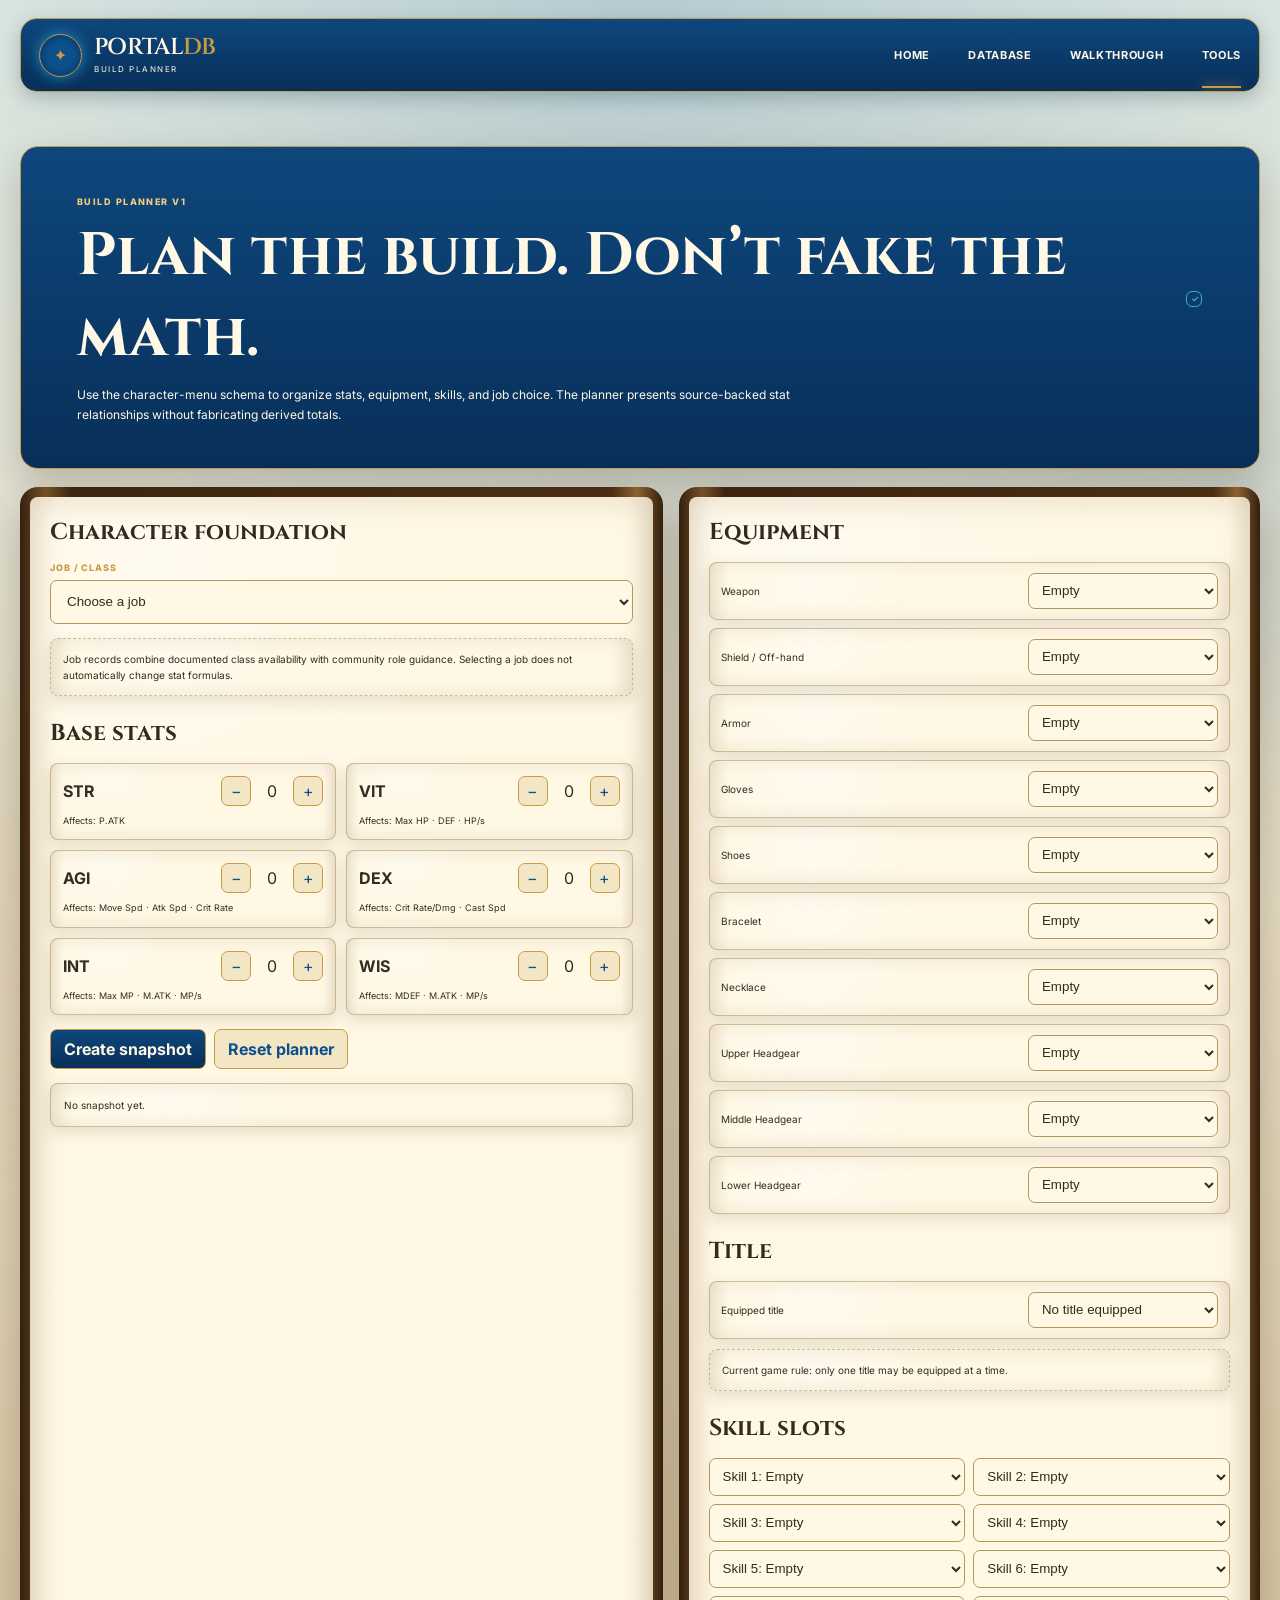
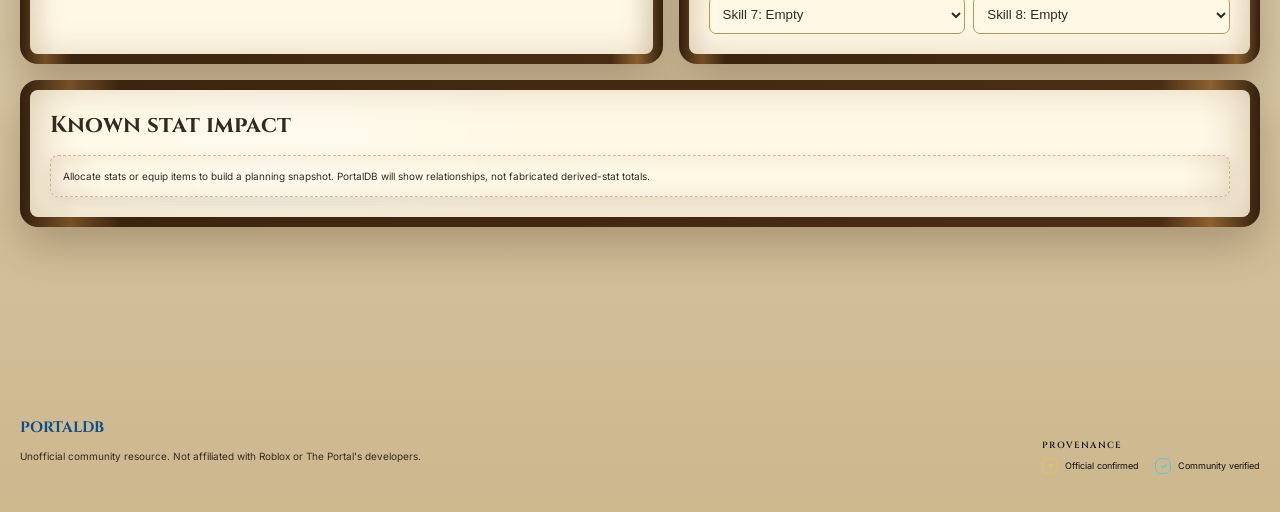
==== commit 4e472805: "Adopt walkthrough visual system site-wide" ====
--- a/build-planner.html
+++ b/build-planner.html
@@ -7,7 +7,7 @@
   <title>PortalDB — Build Planner</title>
   <link rel="preconnect" href="https://fonts.googleapis.com"><link rel="preconnect" href="https://fonts.gstatic.com" crossorigin>
   <link href="https://fonts.googleapis.com/css2?family=Cinzel:wght@500;600;700&family=Inter:wght@400;500;600;700&display=swap" rel="stylesheet">
-  <link rel="stylesheet" href="styles.css?v=20260911-walkthrough-system-1" /><link rel="stylesheet" href="site-nav.css?v=20260827-global-nav-1" /><link rel="stylesheet" href="build-planner.css?v=20260911-solid-parchment-2" /><link rel="stylesheet" href="verification.css?v=20260911-solid-parchment-2" /><link rel="stylesheet" href="fantasy-theme.css?v=20260911-walkthrough-system-1" />
+  <link rel="stylesheet" href="styles.css?v=20260911-walkthrough-system-1" /><link rel="stylesheet" href="site-nav.css?v=20260827-global-nav-1" /><link rel="stylesheet" href="build-planner.css?v=20260911-solid-parchment-2" /><link rel="stylesheet" href="verification.css?v=20260911-solid-parchment-2" /><link rel="stylesheet" href="fantasy-theme.css?v=20260911-walkthrough-system-2" />
   <link rel="stylesheet" href="layout-spacing.css?v=20260825-1" />
 </head>
 <body>
--- a/fantasy-theme.css
+++ b/fantasy-theme.css
@@ -104,7 +104,7 @@
 body:not(.fantasy-home):not(.walkthrough-page) :is(.database-browser,.trade-tax-card,.charter-panel,.planner-panel,.craft-card,.finder-shell,.quest-shell,.tool-launch,dialog){
   border:10px solid transparent;
   border-radius:18px;
-  background:var(--portal-field-guide-parchment) padding-box,var(--portal-field-guide-frame) border-box;
+  background:radial-gradient(circle at 20% 6%,rgba(255,255,255,.36),transparent 25%) padding-box,linear-gradient(90deg,rgba(118,78,33,.08),transparent 4% 96%,rgba(118,78,33,.09)) padding-box,linear-gradient(var(--portal-parchment),var(--portal-parchment)) padding-box,var(--portal-field-guide-frame) border-box;
   box-shadow:0 18px 42px rgba(61,40,18,.28),inset 0 0 34px rgba(104,70,28,.19);
   color:var(--portal-ink);
 }
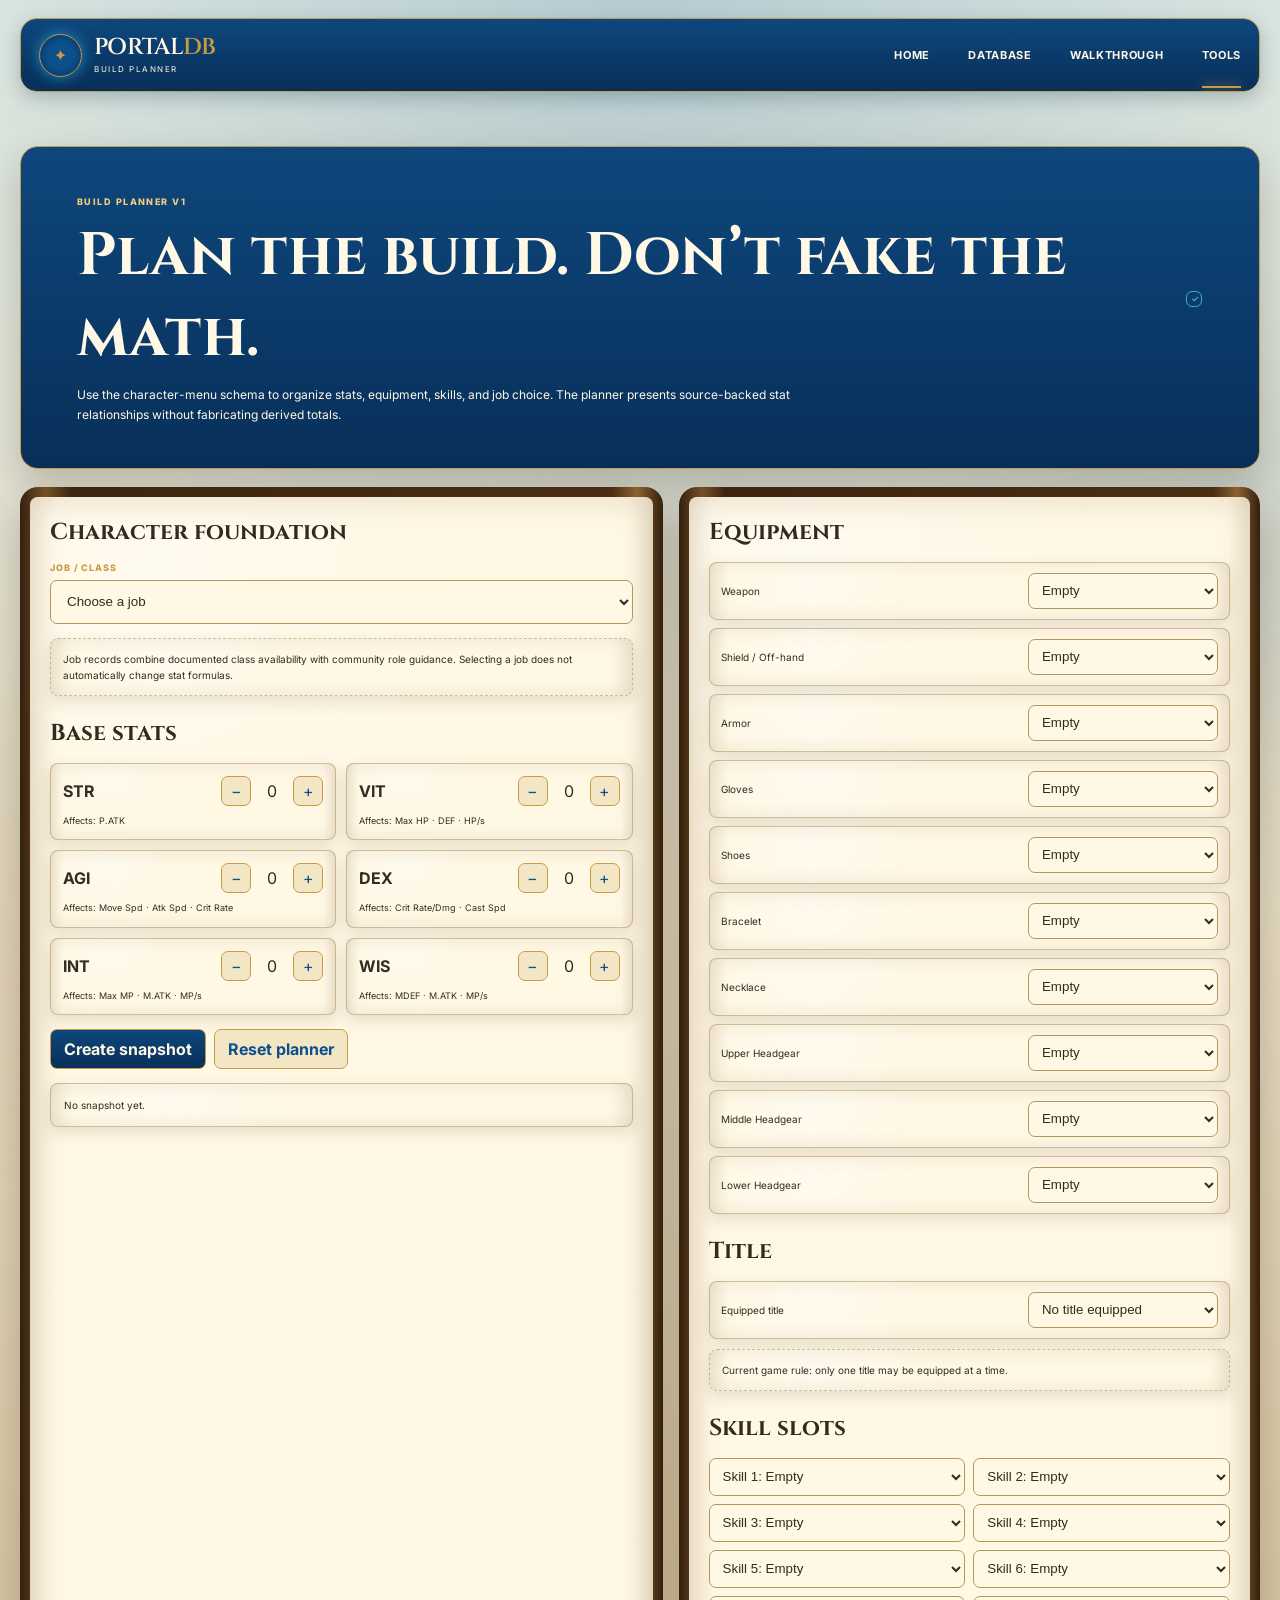
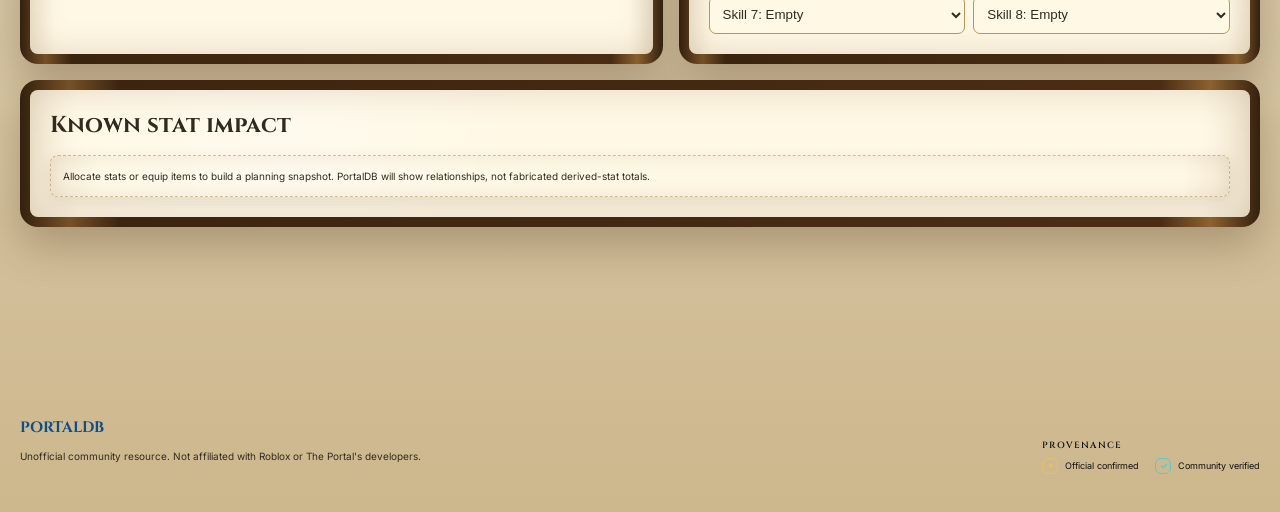
==== commit 514f0e49: "Adopt walkthrough visual system site-wide" ====
--- a/build-planner.html
+++ b/build-planner.html
@@ -7,7 +7,7 @@
   <title>PortalDB — Build Planner</title>
   <link rel="preconnect" href="https://fonts.googleapis.com"><link rel="preconnect" href="https://fonts.gstatic.com" crossorigin>
   <link href="https://fonts.googleapis.com/css2?family=Cinzel:wght@500;600;700&family=Inter:wght@400;500;600;700&display=swap" rel="stylesheet">
-  <link rel="stylesheet" href="styles.css?v=20260911-walkthrough-system-1" /><link rel="stylesheet" href="site-nav.css?v=20260827-global-nav-1" /><link rel="stylesheet" href="build-planner.css?v=20260911-solid-parchment-2" /><link rel="stylesheet" href="verification.css?v=20260911-solid-parchment-2" /><link rel="stylesheet" href="fantasy-theme.css?v=20260911-walkthrough-system-2" />
+  <link rel="stylesheet" href="styles.css?v=20260911-walkthrough-system-1" /><link rel="stylesheet" href="site-nav.css?v=20260827-global-nav-1" /><link rel="stylesheet" href="build-planner.css?v=20260911-solid-parchment-2" /><link rel="stylesheet" href="verification.css?v=20260911-solid-parchment-2" /><link rel="stylesheet" href="fantasy-theme.css?v=20260911-walkthrough-system-3" />
   <link rel="stylesheet" href="layout-spacing.css?v=20260825-1" />
 </head>
 <body>
--- a/fantasy-theme.css
+++ b/fantasy-theme.css
@@ -156,3 +156,5 @@
     border-radius:14px;
   }
 }
+
+body:not(.fantasy-home):not(.walkthrough-page) .guild-hero.charter-panel{border-width:1px;background:var(--portal-blue-surface);box-shadow:0 15px 36px rgba(34,24,16,.2)}
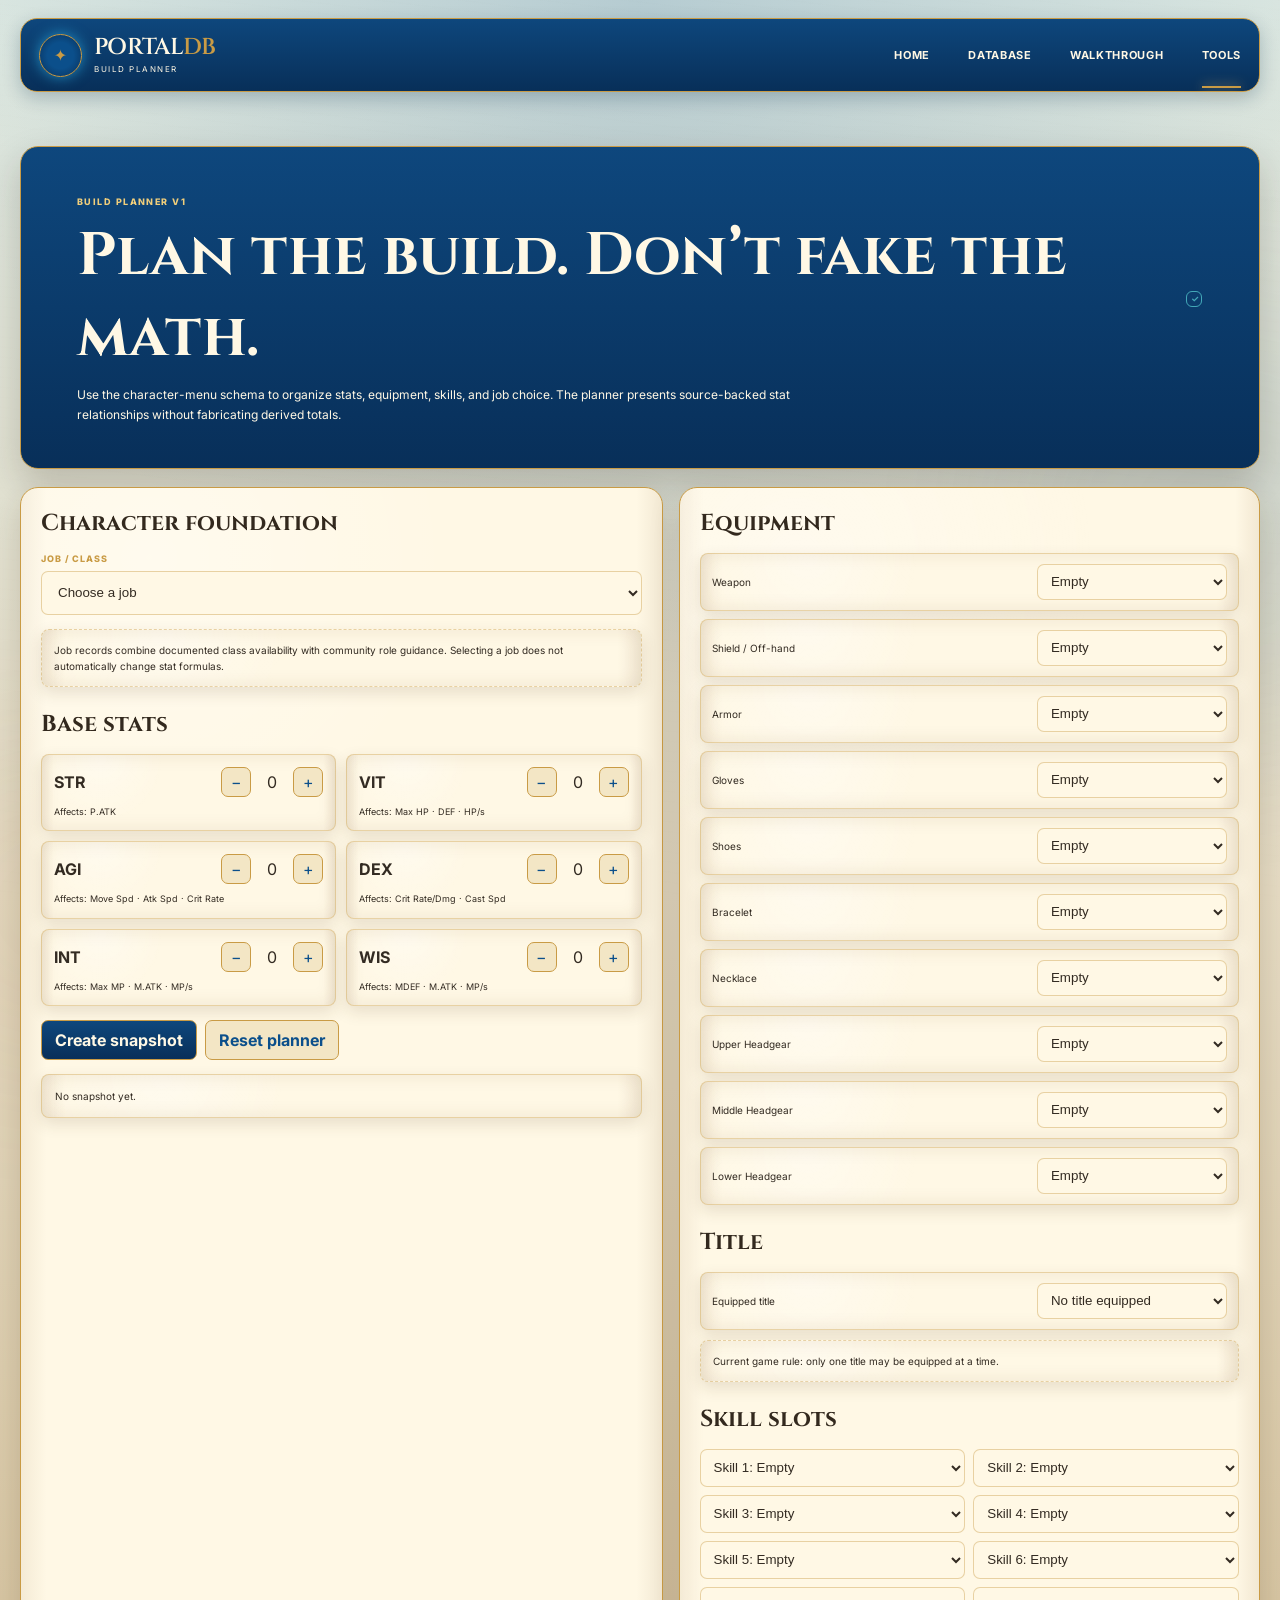
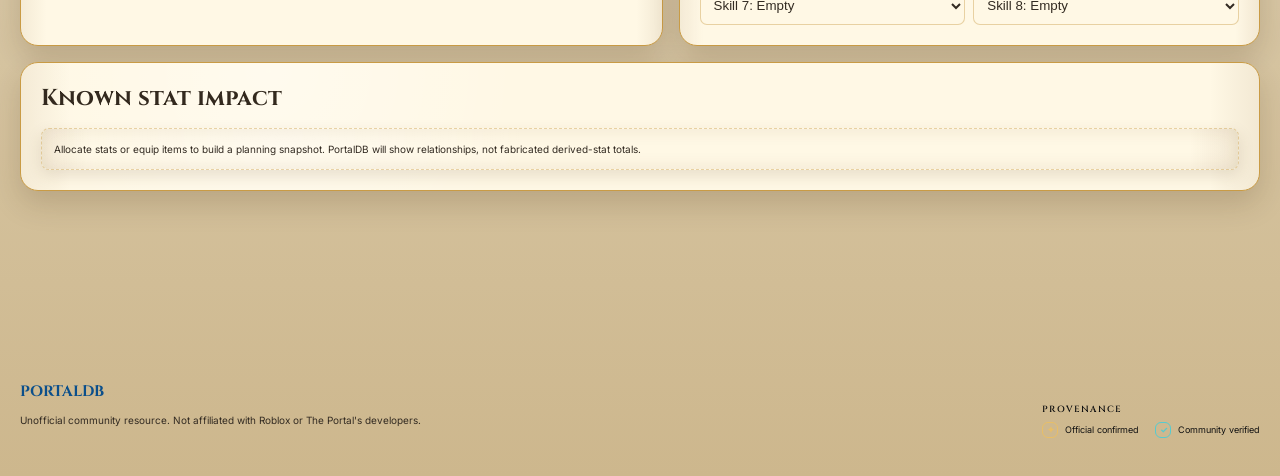
==== commit 6f975926: "Remove brown UI borders site-wide" ====
--- a/build-planner.html
+++ b/build-planner.html
@@ -7,7 +7,7 @@
   <title>PortalDB — Build Planner</title>
   <link rel="preconnect" href="https://fonts.googleapis.com"><link rel="preconnect" href="https://fonts.gstatic.com" crossorigin>
   <link href="https://fonts.googleapis.com/css2?family=Cinzel:wght@500;600;700&family=Inter:wght@400;500;600;700&display=swap" rel="stylesheet">
-  <link rel="stylesheet" href="styles.css?v=20260911-walkthrough-system-1" /><link rel="stylesheet" href="site-nav.css?v=20260827-global-nav-1" /><link rel="stylesheet" href="build-planner.css?v=20260911-solid-parchment-2" /><link rel="stylesheet" href="verification.css?v=20260911-solid-parchment-2" /><link rel="stylesheet" href="fantasy-theme.css?v=20260911-walkthrough-system-3" />
+  <link rel="stylesheet" href="styles.css?v=20260911-border-cleanup-1" /><link rel="stylesheet" href="site-nav.css?v=20260827-global-nav-1" /><link rel="stylesheet" href="build-planner.css?v=20260911-border-cleanup-1" /><link rel="stylesheet" href="verification.css?v=20260911-solid-parchment-2" /><link rel="stylesheet" href="fantasy-theme.css?v=20260911-border-cleanup-1" />
   <link rel="stylesheet" href="layout-spacing.css?v=20260825-1" />
 </head>
 <body>
--- a/styles.css
+++ b/styles.css
@@ -8,6 +8,8 @@
   --text-muted-on-light:var(--portal-ink);
   --text-on-dark:#fff8e5;
   --portal-gold:#c99b45;
+  --portal-border:var(--portal-gold);
+  --portal-border-soft:rgba(201,155,69,.42);
   --portal-gold-light:#f0ce7b;
   --portal-parchment:#fff8e5;
   --portal-parchment-deep:#ead3a4;
--- a/fantasy-theme.css
+++ b/fantasy-theme.css
@@ -13,7 +13,7 @@
 body:not(.fantasy-home) .quest-head,
 body:not(.fantasy-home) .quest-tabs,
 body:not(.fantasy-home) .finder-head,
-body:not(.fantasy-home) .finder-controls{border-color:rgba(151,105,40,.28);background:var(--portal-parchment-surface)}
+body:not(.fantasy-home) .finder-controls{border-color:var(--portal-border-soft);background:var(--portal-parchment-surface)}
 body:not(.fantasy-home) .craft-head h1,
 body:not(.fantasy-home) .planner-title h1,
 body:not(.fantasy-home) .planner-panel h2,
@@ -58,7 +58,7 @@
 body:not(.fantasy-home) .future-chapters,
 body:not(.fantasy-home) .relationship-panel,
 body:not(.fantasy-home) .relationship-facts>div,
-body:not(.fantasy-home) .finder-card{border-color:rgba(151,105,40,.3);border-radius:8px;background:var(--portal-parchment-surface);color:var(--portal-ink)}
+body:not(.fantasy-home) .finder-card{border-color:var(--portal-border-soft);border-radius:8px;background:var(--portal-parchment-surface);color:var(--portal-ink)}
 body:not(.fantasy-home) .craft-line,
 body:not(.fantasy-home) .planner-note,
 body:not(.fantasy-home) .slot span,
@@ -69,15 +69,16 @@
 body:not(.fantasy-home) .finder-line{color:var(--portal-ink)}
 body:not(.fantasy-home) .quest-part-header,
 body:not(.fantasy-home) .quest-content,
-body:not(.fantasy-home) .finder-results{border-color:rgba(151,105,40,.24)}
+body:not(.fantasy-home) .finder-results{border-color:var(--portal-border-soft)}
 body:not(.fantasy-home) .quest-tab,
 body:not(.fantasy-home) .quest-link,
-body:not(.fantasy-home) .relationship-links button{border-color:rgba(151,105,40,.38);background:var(--portal-parchment-surface);color:var(--portal-blue-accent)}
+body:not(.fantasy-home) .relationship-links button{border-color:var(--portal-border-soft);background:var(--portal-parchment-surface);color:var(--portal-blue-accent)}
 body:not(.fantasy-home) .quest-tab.active{border-color:var(--portal-blue-accent);background:var(--portal-blue-surface);color:#fff8e5}
 
 
 /* Walkthrough-derived visual system for every internal page except the canonical walkthrough itself. */
 body:not(.fantasy-home):not(.walkthrough-page){
+  --line:var(--portal-border-soft);
   background:var(--portal-internal-background);
   color:var(--portal-ink);
 }
@@ -102,20 +103,20 @@
   color:var(--portal-gold-light);
 }
 body:not(.fantasy-home):not(.walkthrough-page) :is(.database-browser,.trade-tax-card,.charter-panel,.planner-panel,.craft-card,.finder-shell,.quest-shell,.tool-launch,dialog){
-  border:10px solid transparent;
+  border:1px solid var(--portal-border);
   border-radius:18px;
-  background:radial-gradient(circle at 20% 6%,rgba(255,255,255,.36),transparent 25%) padding-box,linear-gradient(90deg,rgba(118,78,33,.08),transparent 4% 96%,rgba(118,78,33,.09)) padding-box,linear-gradient(var(--portal-parchment),var(--portal-parchment)) padding-box,var(--portal-field-guide-frame) border-box;
-  box-shadow:0 18px 42px rgba(61,40,18,.28),inset 0 0 34px rgba(104,70,28,.19);
+  background:var(--portal-field-guide-parchment);
+  box-shadow:0 12px 30px rgba(61,40,18,.18);
   color:var(--portal-ink);
 }
 body:not(.fantasy-home):not(.walkthrough-page) :is(.database-category-card,.page-card,.summary-panel,.craft-panel,.craft-empty,.stat-row,.planner-note,.slot,.impact,.snapshot,.quest-chapter-head,.quest-part,.future-chapters,.relationship-panel,.relationship-facts>div,.finder-card,.meta-box){
-  border-color:rgba(158,122,67,.48);
+  border-color:var(--portal-border-soft);
   background:var(--portal-field-guide-parchment);
   color:var(--portal-ink);
   box-shadow:0 6px 16px rgba(80,54,22,.13),inset 0 0 18px rgba(104,70,28,.1);
 }
 body:not(.fantasy-home):not(.walkthrough-page) :is(.database-browser-header,.trade-tax-heading,.section-heading,.craft-controls,.finder-controls,.quest-tabs){
-  border-color:rgba(158,122,67,.42);
+  border-color:var(--portal-border-soft);
   background:rgba(255,248,229,.5);
   color:var(--portal-ink);
 }
@@ -127,7 +128,7 @@
   accent-color:var(--portal-blue-accent);
 }
 body:not(.fantasy-home):not(.walkthrough-page) :is(input,select,textarea){
-  border-color:#b8955c;
+  border-color:var(--portal-border-soft);
   background:#fff8e5;
   color:var(--portal-ink);
 }
@@ -152,9 +153,9 @@
     border-radius:14px;
   }
   body:not(.fantasy-home):not(.walkthrough-page) :is(.database-browser,.trade-tax-card,.charter-panel,.planner-panel,.craft-card,.finder-shell,.quest-shell,.tool-launch,dialog){
-    border-width:7px;
+    border-width:1px;
     border-radius:14px;
   }
 }
 
-body:not(.fantasy-home):not(.walkthrough-page) .guild-hero.charter-panel{border-width:1px;background:var(--portal-blue-surface);box-shadow:0 15px 36px rgba(34,24,16,.2)}
+body:not(.fantasy-home):not(.walkthrough-page) .guild-hero.charter-panel{border-color:var(--portal-border);background:var(--portal-blue-surface);box-shadow:0 15px 36px rgba(34,24,16,.2)}
